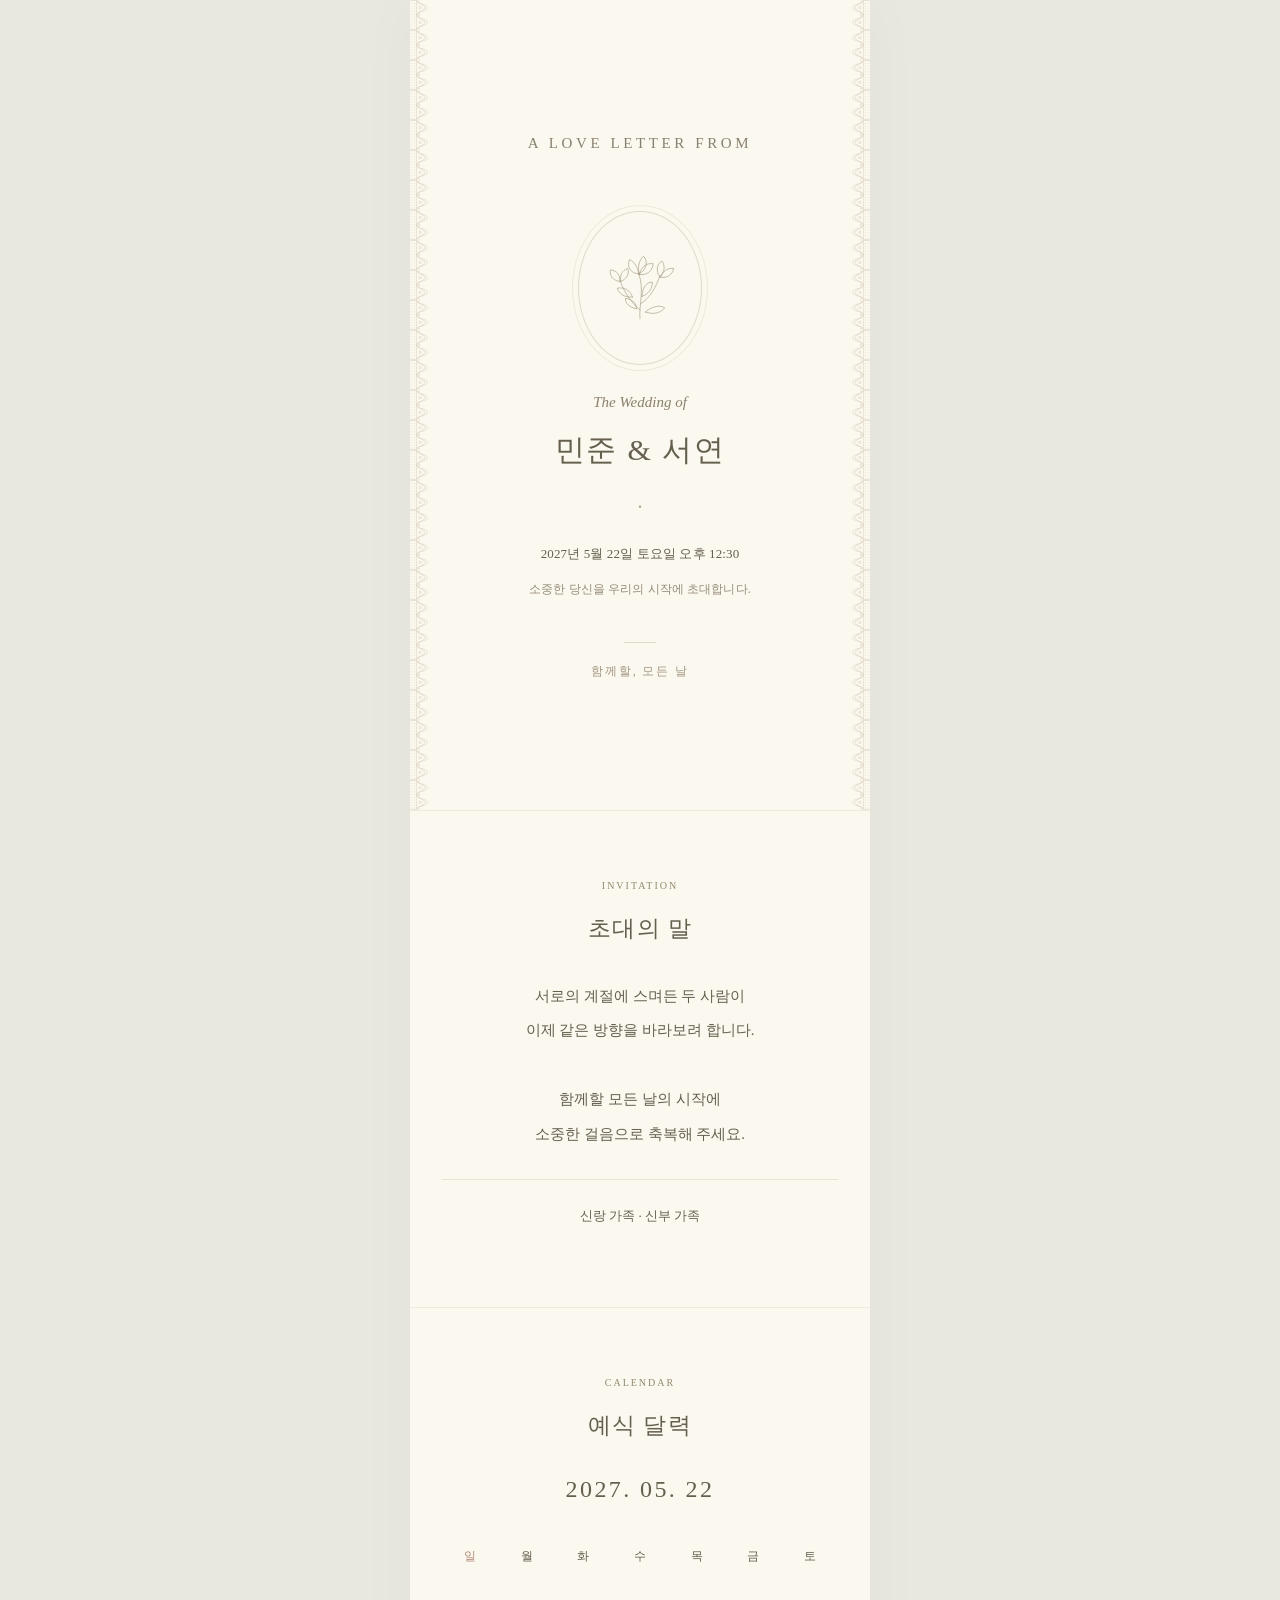
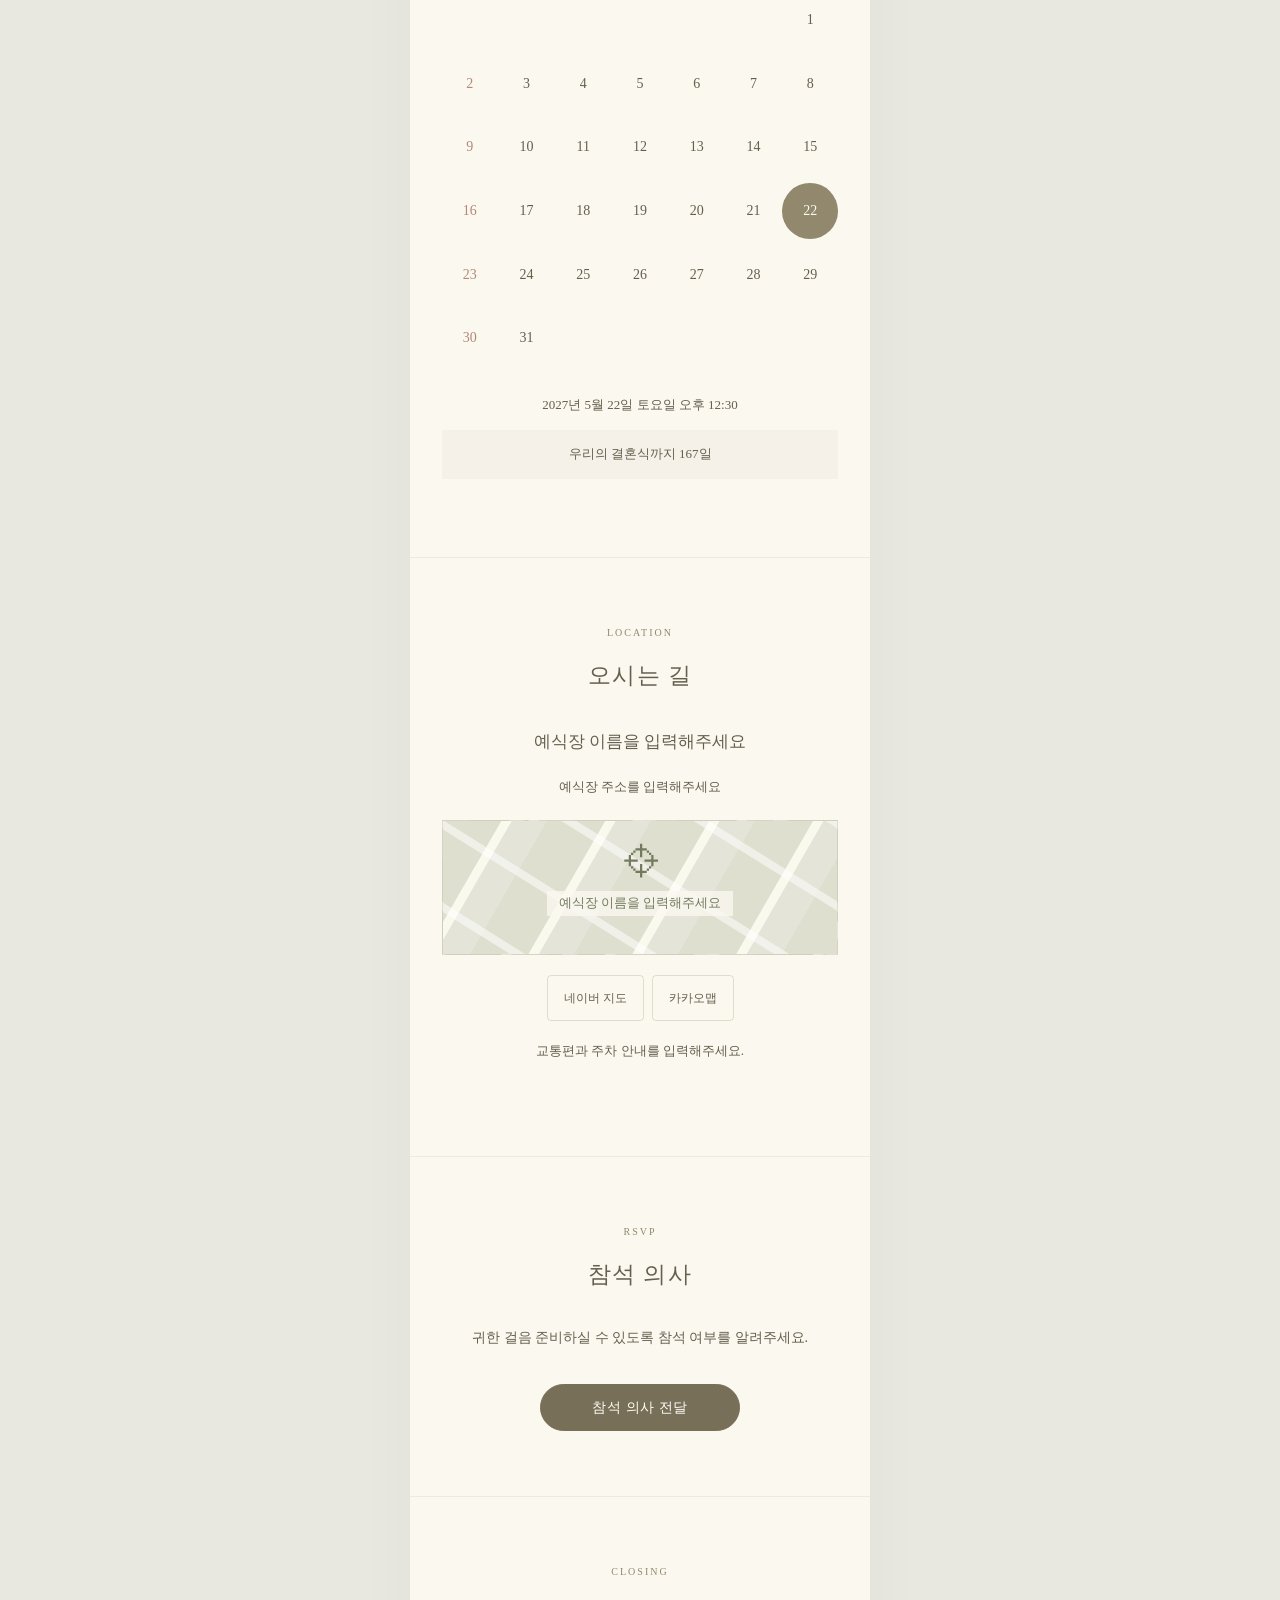
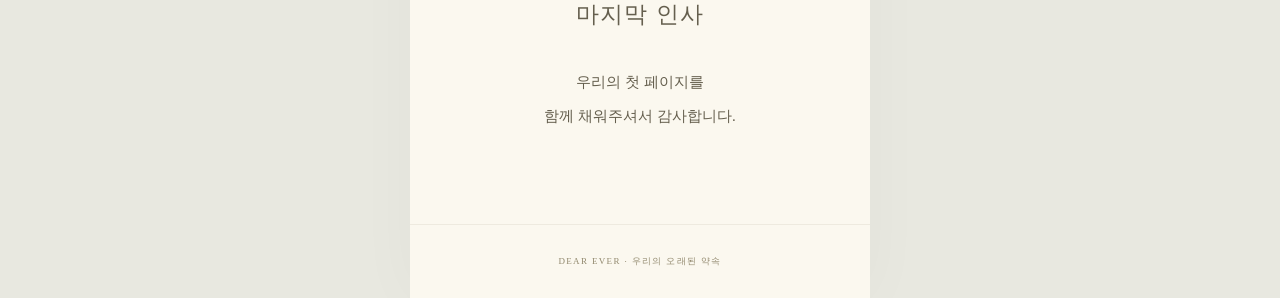
==== index.html @ 420701ed "Build static wedding invitation editor and add user guides" ====
<!doctype html><html lang="ko"><head><meta charset="utf-8"><meta name="viewport" content="width=device-width,initial-scale=1"><meta name="robots" content="noindex,nofollow"><meta name="referrer" content="no-referrer"><meta name="theme-color" content="#fbf8ef"><meta http-equiv="Content-Security-Policy" content="default-src 'self'; script-src 'self' 'sha256-GvolOBzHFVnc4Qf7VbQElnFF0YmFw5Bdr43NJfdqiHE='; style-src 'self' 'sha256-fklXONgtVxG2Ji/TPvV6LUJqwNi5k5yEja8BYAdvOqg='; img-src 'self' data:; connect-src 'self'; frame-src https://www.youtube-nocookie.com https://script.google.com https://*.googleusercontent.com; object-src 'none'; base-uri 'none'; form-action 'self'"><title>소중한 당신을 초대합니다</title><style>:root{font-family:"Apple SD Gothic Neo","Malgun Gothic",sans-serif;color:#41463e;background:#f7f6f2;font-synthesis:none;--green:#465543;--line:#dedfd5;--muted:#777b71}*{box-sizing:border-box}body{margin:0}button,input,select,textarea{font:inherit}button,a,input,textarea,select{-webkit-tap-highlight-color:transparent}button,a{touch-action:manipulation}button{cursor:pointer;background:transparent;border:1px solid var(--line);border-radius:5px;color:inherit;padding:10px 15px;line-height:1.4}button:hover,a.soft-button:hover{background:#eaece3}button:disabled{opacity:.4;cursor:default}a{color:inherit;text-decoration:none}button:focus-visible,a:focus-visible{outline:3px solid #a69b68;outline-offset:3px}input,select,textarea{width:100%;border:1px solid #d8dace;border-radius:4px;background:#fffefa;color:#41463e;padding:13px;margin-top:9px;outline:none;min-height:46px}input:focus,select:focus,textarea:focus{border-color:#6e7c64;box-shadow:0 0 0 2px #6e7c641c}textarea{resize:vertical;line-height:1.8}input[type=checkbox]{width:19px;min-height:19px;margin:0 9px 0 0;accent-color:var(--green)}label{display:block;font-size:14px;line-height:1.8;margin-bottom:23px}h1,h2,h3,p{margin-top:0}h1,h2{font-family:"Iowan Old Style","Baskerville","AppleMyungjo","Batang",serif;font-weight:400}h2{font-size:26px}h3{font-size:16px;font-weight:500}.eyebrow{display:block;font-family:Georgia,serif;letter-spacing:.18em;font-size:12px;color:#7a806f}.primary{background:var(--green);color:#fffdf5;border-color:var(--green);padding:13px 23px}.primary:hover{background:#33422f}.soft-button{display:inline-block;border:1px solid #cfd4c7;background:#f4f4eb;border-radius:4px;padding:11px 16px;font-size:14px;text-align:center}.text-button{border:0;padding:8px 0;text-decoration:underline;text-underline-offset:5px;font-size:14px}.button-row{display:flex;align-items:center;gap:12px;flex-wrap:wrap}.app-header{height:98px;margin:0 4%;border-bottom:1px solid var(--line);display:flex;align-items:center;justify-content:space-between}.brand{font:italic 34px Georgia,serif;letter-spacing:-1.5px}.brand span{font:12px "Apple SD Gothic Neo",sans-serif;letter-spacing:.08em;display:block;margin-top:6px;color:var(--muted)}.header-actions{display:flex;gap:20px;align-items:center;font-size:14px}.header-actions button{border:0}.welcome{max-width:1210px;margin:auto;display:grid;grid-template-columns:1fr 1fr;gap:60px;align-items:center;padding:70px 55px 85px}.intro .eyebrow{margin-bottom:27px}.intro h1{font-size:clamp(30px,3.3vw,47px);line-height:1.6;letter-spacing:-2px;margin-bottom:24px}.intro em{font-style:normal;color:#79826c}.intro>p{color:var(--muted);line-height:2;font-size:15px;margin-bottom:36px}.intro-foot{display:flex;gap:18px;border-top:1px solid var(--line);margin-top:64px;padding-top:22px;font-size:12px;color:#79806f}.sample-wrap{position:relative;padding:24px 40px}.sample-wrap:before{content:"";position:absolute;inset:0;background:repeating-linear-gradient(90deg,#e9e8df 0,#f1f0e8 1px,#f1f0e8 5px);border-radius:48% 48% 3px 3px;transform:rotate(2deg)}.sample-note{position:relative;text-align:center;font:italic 15px Georgia,serif;margin:12px 0 23px;color:#7f826f}.sample{position:relative;border:1px solid #d7d5c8;box-shadow:0 14px 35px #3d3c2d16;transform:rotate(-2deg)}.sample .invite-section{padding:40px 25px 24px;min-height:550px}.sample .invite-footer{display:none}.sample .crest{width:135px;height:162px;margin:24px auto}.sample .section-cover h1{font-size:29px}.sample .seal{margin:24px auto 0}.app-footer{text-align:center;color:#8a8c7e;border-top:1px solid var(--line);padding:28px;font-size:12px;letter-spacing:.14em}.dashboard{max-width:1150px;margin:auto;padding:70px 35px 120px;min-height:75vh}.section-bar{display:flex;align-items:center;justify-content:space-between;margin-bottom:30px;gap:15px}.section-bar h1{margin:14px 0 0;font-size:36px}.invitation-list{display:grid;grid-template-columns:repeat(3,1fr);gap:22px}.invitation-card{padding:30px;border:1px solid var(--line);background:#fffdf8;border-radius:5px}.card-mark{font-size:65px;text-align:center;background:#eeeee3;margin-bottom:28px;padding:30px;color:#7a8066}.invitation-card h2{margin:15px 0 25px}.empty-state{grid-column:1/-1;padding:70px 20px;text-align:center;border:1px dashed var(--line);line-height:2;color:var(--muted)}.workspace{display:grid;grid-template-columns:250px minmax(320px,1fr) minmax(360px,1fr);min-height:calc(100vh - 98px)}.structure-panel{border-right:1px solid var(--line);padding:24px 19px;background:#f1f2eb}.panel-top>.text-button{font-size:12px;margin-bottom:33px;color:var(--muted)}.panel-top h2{margin:13px 0 9px;font-size:24px}.panel-top p{font-size:12px;color:var(--muted);line-height:1.8}.basic-button{text-align:left;width:100%;margin:18px 0 28px;background:#e7eadd;border-color:#dce1d1;font-size:14px}.compact{margin:0 4px 14px}.compact h3{font-size:13px;margin:0}.compact>span{font-size:12px;color:var(--muted)}.section-row{display:flex;align-items:center;border:1px solid transparent;margin:4px 0;border-radius:4px}.section-row.active{background:#fffef9;border-color:#d5d9c9;box-shadow:0 3px 8px #40492f05}.section-select{border:0;display:flex;align-items:center;gap:12px;text-align:left;flex:1;padding:13px 8px;font-size:14px}.section-select small{font-size:10px;color:#94998c}.row-number{font-family:Georgia,serif;color:#969d89;font-size:12px}.row-controls{display:flex;padding-right:4px}.row-controls button{padding:5px 4px;border:0;font-size:13px}.add-button{width:100%;border-style:dashed;margin-top:15px;font-size:13px;color:#758065}.privacy-note{border-top:1px solid var(--line);margin-top:32px;padding:20px 4px;color:#858b79;font-size:12px;line-height:1.9}.form-panel{background:#fffefa;padding:34px clamp(22px,3vw,45px)}.editor-toolbar{padding-bottom:24px;border-bottom:1px solid var(--line);margin-bottom:28px}.editor-toolbar h2{margin:13px 0 12px;font-size:27px}.editor-toolbar #save-status{font-size:12px;color:#858b79}.field-pair{display:grid;grid-template-columns:1fr 1fr;gap:15px}.field-hint{font-size:12px;color:#7a806e;line-height:1.9}.toggle-label{display:flex;align-items:center;margin-bottom:25px}.delete-button{border:0;padding-left:0;color:#977b70;font-size:12px;margin-top:20px}.publish-panel{border-top:1px solid var(--line);margin-top:35px;padding-top:25px}.publish-panel>p{font-family:"AppleMyungjo",serif;font-size:17px}.publish-panel>#responses-open{margin-top:25px}.publish-panel #published-tools{margin-top:25px;font-size:13px}.publish-panel #published-tools .button-row{font-size:12px}.preview-panel{background:repeating-linear-gradient(90deg,#ebece4 0,#f0f0e9 1px,#f0f0e9 6px);padding:28px 25px 40px;display:flex;flex-direction:column;align-items:center}.preview-label{width:100%;display:flex;justify-content:space-between;color:#818774;font-size:11px;letter-spacing:.13em;margin-bottom:25px}.phone{width:100%;max-width:360px;border:7px solid #fafaf5;border-radius:38px;background:#fffdf6;box-shadow:0 14px 45px #3b422523,0 0 0 1px #dadccf;overflow:hidden;position:sticky;top:20px}.phone-top{height:34px;display:flex;align-items:center;justify-content:space-between;padding:0 20px;font-size:10px;background:#f9f8f1}.phone-scroll{height:650px;overflow:auto;scrollbar-width:thin;scrollbar-color:#c9cdbc transparent}.preview-caption{margin-top:23px;color:#8c917f;font-family:"AppleMyungjo",serif;font-size:12px}.upload-thumbs{display:grid;grid-template-columns:repeat(3,1fr);gap:10px}.upload-thumbs img{width:100%;height:80px;object-fit:cover}.upload-thumbs button{width:100%;padding:4px;font-size:12px}.invitation{--paper:#fbf8ef;--ink:#655f4e;--tint:#eeecdf;--accent:#91886d;background:var(--paper);color:var(--ink);font-family:"Iowan Old Style","AppleMyungjo","Batang",serif;text-align:center;line-height:1.9}.theme-butter{--paper:#fff7d9;--tint:#eee3b4;--ink:#75653b;--accent:#a39461}.theme-rose{--paper:#fcf2ef;--tint:#efdfd9;--ink:#785c55;--accent:#b39486}.invite-section{position:relative;padding:55px 26px;background-color:var(--paper);overflow:hidden}.invite-section+.invite-section{border-top:1px solid #91886d20}.invite-section.style-tint{background:var(--tint)}.invite-section.style-frame{border:13px solid transparent;background:linear-gradient(var(--paper),var(--paper)) padding-box,repeating-conic-gradient(from 45deg,var(--accent) 0 25%,transparent 0 50%) 0/8px 8px border-box;outline:1px solid #91886d40;outline-offset:-20px}.invite-section.style-frame:before,.invite-section.style-frame:after{content:"❦";position:absolute;color:var(--accent);opacity:.6;font-size:26px;left:0;right:0;line-height:1;pointer-events:none}.invite-section.style-frame:before{top:12px}.invite-section.style-frame:after{bottom:12px;transform:rotate(180deg)}.invitation h1,.invitation h2{color:var(--ink)}.invitation h2{font-size:23px;margin:12px 0 28px;letter-spacing:.05em}.invitation .eyebrow{font-size:10px;color:var(--accent);letter-spacing:.2em}.section-cover{min-height:640px;display:flex;flex-direction:column;align-items:center;justify-content:center}.crest{width:150px;height:180px;margin:34px auto 20px;border:1px solid var(--accent);outline:1px solid var(--accent);outline-offset:6px;border-radius:50%;display:flex;flex-direction:column;align-items:center;justify-content:center;font:italic 31px Georgia,serif;color:var(--accent);background:radial-gradient(ellipse,#ffffff40,transparent);box-shadow:0 0 0 10px #91886d0b}.flourish{font-size:29px;font-style:normal}.script{font:italic 24px Georgia,serif;color:var(--accent);margin:8px 0}.section-cover h1{font-size:30px;letter-spacing:.09em;margin:14px 0}.section-cover>p:not(.eyebrow):not(.script){font-size:13px;line-height:1.8;margin:9px 0}.ornament{color:var(--accent);font-size:25px}.muted{opacity:.7;font-size:13px;line-height:1.8}.seal{border-radius:48% 52% 46% 54%;width:91px;height:88px;display:flex;align-items:center;justify-content:center;margin:30px auto 0;background:radial-gradient(circle at 40% 30%,#f8f1e3,#d8cdb7);border:5px double #e7ddc9;box-shadow:2px 5px 9px #6b604225,inset 0 0 0 3px #fcf8ec80;font-size:10px;color:#a29479;transform:rotate(-9deg);text-shadow:0 1px #fff9ec}.prose{white-space:pre-line;font-size:15px;line-height:2.3;margin:15px 0 25px}.family{font-size:13px;border-top:1px solid #91886d30;padding-top:24px;margin-top:28px;white-space:pre-line}.calendar-title{font:24px Georgia,serif;letter-spacing:.1em}.calendar{display:grid;grid-template-columns:repeat(7,1fr);gap:8px 1px;margin:26px 0;font-family:Georgia,serif}.calendar span{display:flex;align-items:center;justify-content:center;aspect-ratio:1;font-size:14px}.calendar .week{font-size:12px}.calendar span:nth-child(7n+1){color:#b28878}.calendar .selected-day{border-radius:50%;background:var(--accent);color:var(--paper)}.calendar+p{font-size:13px}.countdown{font-size:13px;background:#91886d0e;padding:12px}.gallery{display:grid;grid-template-columns:repeat(2,1fr);gap:7px}.photo-button{padding:0;border:0;border-radius:0;overflow:hidden;line-height:0}.photo-button img{width:100%;height:180px;object-fit:cover}.photo-placeholder{grid-column:1/-1;display:flex;align-items:center;justify-content:center;min-height:180px;border:1px solid #91886d30;background:linear-gradient(135deg,#91886d10,transparent);font-size:12px;color:var(--accent)}.section-location h3{font-size:17px}.section-location>p{font-size:13px}.map-card{min-height:135px;background:repeating-linear-gradient(32deg,transparent 0 35px,#fff8 36px 43px,transparent 44px 70px),repeating-linear-gradient(120deg,#dedfcf 0 50px,#faf9ee 51px 59px,#e4e4d8 60px 90px);border:1px solid #91886d30;margin:20px 0;color:#737b5f;padding:22px}.map-pin{font-size:36px;line-height:1}.map-card p{font-size:13px;background:#fbf8efcf;display:table;margin:8px auto 0;padding:0 12px}.invitation .button-row{justify-content:center;gap:8px}.invitation .soft-button{font-size:12px;background:transparent;border-color:#91886d40;color:var(--ink)}details{text-align:left;border:1px solid #91886d30;margin:14px 0;padding:13px 15px;border-radius:4px;font-size:14px}summary{cursor:pointer}details p{overflow-wrap:anywhere}.section-contact .soft-button{margin:5px}.section-rsvp>p{font-size:14px}.rsvp-form{text-align:left;margin-top:25px;font-family:"Apple SD Gothic Neo",sans-serif}.rsvp-form select,.rsvp-form>input{margin-bottom:10px}.rsvp-form label{font-size:12px;margin-bottom:15px}.rsvp-form label:has([type=checkbox]){display:flex;align-items:flex-start;line-height:1.8}.rsvp-form input[type=checkbox]{flex:none;margin-top:3px}.rsvp-form button{width:100%}.rsvp-form p{font-size:13px}iframe{width:100%;aspect-ratio:16/9;border:0}.invite-footer{padding:30px 15px;font:9px Georgia,serif;letter-spacing:.15em;color:var(--accent);border-top:1px solid #91886d20}.guest-body{background:#e8e8e0}.guest-body>main{max-width:460px;margin:auto;min-height:100vh;box-shadow:0 0 60px #00000008}.loading{text-align:center;padding:100px 25px;font-size:16px;line-height:2}.guest-body .section-cover{min-height:90svh}.guest-body .invite-section{padding:65px 32px}.guest-body .section-cover h1{font-size:35px}.guest-body .section-cover p{font-size:15px}.lightbox{max-width:95vw;width:auto;background:#242721;color:white;border:0;border-radius:0;padding:12px}.lightbox img{display:block;max-width:85vw;max-height:80svh;object-fit:contain}.lightbox button{color:white;display:block;margin:0 0 10px auto}dialog{border:1px solid #dbdece;border-radius:9px;background:#fffdf7;color:#41463e;padding:42px;width:calc(100% - 32px);max-width:490px;max-height:90svh;overflow:auto;box-shadow:0 25px 80px #0002}dialog::backdrop{background:#353e3480;backdrop-filter:blur(4px)}dialog h2{margin:15px 0;font-size:27px}dialog>p{color:var(--muted);font-size:14px;line-height:1.9}dialog form{margin-top:24px}dialog form .primary{width:100%}.dialog-close{position:absolute;right:12px;top:8px;border:0;font-size:24px;padding:4px 10px}#auth-error{color:#9d6353;font-size:14px;line-height:1.8}.block-picker{display:grid;grid-template-columns:1fr 1fr;gap:10px;margin-top:25px}.block-option{text-align:left;padding:17px 14px;display:flex;align-items:center;gap:12px}.block-option span{color:#929d7c}.block-option strong{font-size:14px;font-weight:400}.response-row{border-top:1px solid var(--line);padding:18px 0;font-size:14px}.response-row p{margin:8px 0}.response-row small{color:var(--muted)}#toast{position:fixed;bottom:28px;left:50%;transform:translateX(-50%);background:#34422f;color:#fff;padding:14px 24px;border-radius:7px;box-shadow:0 8px 30px #0002;font-size:14px;z-index:20;max-width:90%;width:max-content;line-height:1.7}[hidden]{display:none!important}@media(min-width:1500px){.workspace{grid-template-columns:280px minmax(400px,1fr) minmax(450px,1fr)}.form-panel{padding:40px 70px}}@media(max-width:1100px){.workspace{grid-template-columns:210px minmax(300px,1fr) 350px}.structure-panel{padding:20px 12px}.form-panel{padding:28px 22px}.preview-panel{padding:25px 14px}.phone-scroll{height:600px}.welcome{gap:30px;padding:55px 35px}.sample-wrap{padding:24px}.intro-foot{flex-direction:column;gap:12px}}@media(max-width:900px){.workspace{grid-template-columns:200px 1fr}.preview-panel{grid-column:1/-1;padding:30px}.phone{position:static}.phone-scroll{height:650px}.preview-label{max-width:360px}.invitation-list{grid-template-columns:1fr 1fr}}@media(max-width:640px){.app-header{height:80px;margin:0 20px}.brand{font-size:29px}.brand span{font-size:10px}.header-actions{gap:8px}.header-actions #user-name{display:none}.welcome{grid-template-columns:1fr;padding:55px 25px 45px;gap:45px}.intro h1{font-size:35px}.intro>p{font-size:14px}.intro-foot{flex-direction:row;gap:12px;font-size:10px;margin-top:35px}.sample-wrap{max-width:390px;margin:auto;width:100%;padding:20px 30px}.dashboard{padding:45px 20px;min-height:80vh}.section-bar h1{font-size:30px}.section-bar>.primary{font-size:12px;padding:12px}.invitation-list{grid-template-columns:1fr}.workspace{display:flex;flex-direction:column}.structure-panel{padding:20px;border-right:0;border-bottom:1px solid var(--line)}.panel-top>.text-button{margin:0 0 15px}.panel-top .eyebrow,.panel-top p,.privacy-note{display:none}.panel-top h2{margin-top:0}.basic-button{margin:8px 0 18px}.section-row{min-width:180px;flex:none;margin:0}.section-select{padding:11px 6px}#section-list{display:flex;overflow-x:auto;gap:10px;padding:2px 0 12px}.add-button{margin-top:5px}.form-panel{padding:30px 23px}.preview-panel{padding:30px 25px}.phone-scroll{height:620px}dialog{padding:35px 24px}.guest-body .invite-section{padding:55px 28px}.app-footer{font-size:10px}}
@media(prefers-reduced-motion:reduce){*{scroll-behavior:auto!important}}
/* Keep the settings toolbar readable on narrow mobile screens. */
.brand{white-space:nowrap;flex-shrink:0}
@media(max-width:640px){.app-header{height:auto;min-height:100px;flex-wrap:wrap;gap:15px;padding:17px 0}.header-actions{width:100%;display:grid;grid-template-columns:1fr 1fr 1.3fr;gap:8px}.header-actions button{font-size:12px;padding:10px 8px;white-space:nowrap}.brand{font-size:29px}}

/* A quiet, circular loading moment before the invitation opens. */
.invitation-loader{
  min-height:100vh;
  min-height:100svh;
  display:flex;
  flex-direction:column;
  align-items:center;
  justify-content:center;
  gap:28px;
  padding:32px;
  background:#fbf8ef;
  color:#91886d;
}
.loader-ring{position:relative;width:160px;height:160px;display:grid;place-items:center}
.loader-progress{position:absolute;inset:0;width:100%;height:100%;fill:none;stroke-width:1.5}
.loader-track{stroke:#e7e0d0}
.loader-arc{
  stroke:#a29677;
  stroke-linecap:round;
  stroke-dasharray:112 341;
  transform-origin:80px 80px;
  animation:invitation-ring-turn 4.5s linear infinite;
}
.loader-text{
  font:italic 18px Georgia,"Iowan Old Style",serif;
  letter-spacing:.06em;
  animation:invitation-loading-pulse 3.2s ease-in-out infinite;
}
.invitation-loader noscript{max-width:280px;text-align:center;font-size:14px;line-height:1.8}
@keyframes invitation-ring-turn{from{transform:rotate(-90deg)}to{transform:rotate(270deg)}}
@keyframes invitation-loading-pulse{0%,100%{opacity:1}50%{opacity:.3}}
@media(prefers-reduced-motion:reduce){.loader-arc,.loader-text{animation:none}}

/* Fine thread and botanical linework, sized against the mobile invitation. */
.invite-section.style-frame{border:0;outline:0;background:var(--paper);padding-left:36px;padding-right:36px}
.invite-section.style-frame:before,.invite-section.style-frame:after{content:"";top:0;bottom:0;width:22px;height:auto;left:0;right:auto;opacity:.65;background:url('[data-uri]') left top/22px 30px repeat-y;font-size:0;transform:none}
.invite-section.style-frame:after{left:auto;right:0;transform:scaleX(-1)}
.section-cover{gap:0;background:radial-gradient(ellipse at 50% 35%,#fffdf8,var(--paper) 72%)}
.section-cover>.eyebrow{font-size:10px;letter-spacing:.24em;line-height:2;color:#89816f}
.crest{width:124px;height:154px;margin:38px auto 25px;border:1px solid #c6bca780;outline:1px solid #c6bca740;outline-offset:5px;border-radius:50%;box-shadow:none;background:transparent}
.crest img{display:block;width:110px;height:95px;object-fit:contain}
.section-cover .script{font-size:22px;font-weight:400;color:#8c806c;margin:4px 0 13px}
.section-cover h1,.guest-body .section-cover h1{font-size:30px;letter-spacing:.06em;line-height:1.7;font-weight:400;margin:0 0 12px}
.section-cover .ornament{font-size:20px;color:#b2a58a;line-height:1;margin:10px 0 19px}
.section-cover>p:not(.eyebrow):not(.script),.guest-body .section-cover>p:not(.eyebrow):not(.script){font-size:13px;line-height:2;letter-spacing:.01em;margin:5px 0}
.section-cover>.muted{font-size:12px!important;color:#968c79;opacity:1}
.section-cover .seal{width:auto;height:auto;border:0;border-radius:0;background:transparent;box-shadow:none;text-shadow:none;transform:none;font-family:"AppleMyungjo","Batang",serif;font-size:12px;letter-spacing:.15em;color:#a19680;margin:36px auto 0;padding-top:18px;position:relative}
.section-cover .seal:before{content:"";position:absolute;top:0;left:calc(50% - 16px);width:32px;border-top:1px solid #c6bca780}
.invitation-loader{background:radial-gradient(ellipse at 50% 43%,#fffdf8 0,#fbf8ef 68%);color:#91816b}
.loader-ring{width:122px;height:122px}
.loader-progress{stroke-width:1}
.loader-track{stroke:#e8dfd0}
.loader-arc{stroke:#a49378;stroke-dasharray:92 361;animation-duration:5.5s}
.loader-text{font-size:17px;font-weight:400;letter-spacing:.035em;animation-duration:3.8s}
@keyframes invitation-loading-pulse{0%,100%{opacity:.95}50%{opacity:.35}}
.local-preview-tools{position:fixed;bottom:16px;left:50%;transform:translateX(-50%);display:flex;align-items:center;gap:18px;z-index:5;background:#fffdf7ed;border:1px solid #d9d2c2;border-radius:30px;box-shadow:0 4px 20px #60574015;padding:9px 15px;font:12px "Apple SD Gothic Neo",sans-serif;color:#81755f;white-space:nowrap;backdrop-filter:blur(8px)}
.local-preview-tools label{position:relative;cursor:pointer;overflow:hidden;margin:0;font-size:12px;border-left:1px solid #d9d2c2;padding-left:16px;color:#514b40}
.local-preview-tools input{position:absolute;inset:0;width:100%;height:100%;margin:0;padding:0;opacity:0;cursor:pointer}
.local-preview-tools label:focus-within{outline:2px solid #91886d;outline-offset:4px}
.rsvp-open-button{margin-top:18px;min-width:200px;font-family:"Apple SD Gothic Neo",sans-serif;font-size:14px;background:#786f59;border-color:#786f59;border-radius:28px;letter-spacing:.03em}
.rsvp-open-button:hover{background:#655c49}
.rsvp-dialog{padding:38px 26px 26px;max-width:440px;border-radius:16px}
.rsvp-dialog h2{font-size:25px;margin:12px 0 16px}
.rsvp-dialog>p{line-height:1.8;font-size:14px}
.rsvp-local-form label{margin-bottom:16px}
.rsvp-local-form .rsvp-consent{display:flex;align-items:flex-start;font-size:12px;line-height:1.8;margin:22px 0 12px}
.rsvp-consent input{flex:none;margin-top:3px}
.rsvp-local-form .primary{border-radius:25px;background:#786f59;border-color:#786f59}
.rsvp-feedback{font-size:13px;line-height:1.8;color:#75664c;margin:15px 0 0}
.rsvp-dialog .rsvp-embed{display:block;width:100%;height:590px;max-height:65svh;aspect-ratio:auto;border:0;margin-top:15px}
.row-controls .section-remove{color:#97695c;font-size:12px;padding:7px 6px;margin-left:3px;white-space:nowrap}
.row-controls .section-remove:hover{background:#f3e8e1}
@media(max-width:640px){.section-row{min-width:225px}}
.photo-library{border-top:1px solid var(--line);margin-top:28px;padding-top:23px}
.photo-library h3{font-size:15px;margin-bottom:10px}
.upload-thumbs button{line-height:1.6}
@media(max-width:640px){.app-header .header-actions{width:auto;margin-left:auto;grid-template-columns:auto}.app-header .header-actions .primary{min-width:80px;padding:11px 20px;font-size:14px}}
</style></head><body class="guest-body"><main id="invitation"><div class="invitation-loader" role="status" aria-live="polite" aria-busy="true"><div class="loader-ring"><svg class="loader-progress" viewBox="0 0 160 160" aria-hidden="true" focusable="false"><circle class="loader-track" cx="80" cy="80" r="72"/><circle class="loader-arc" cx="80" cy="80" r="72"/></svg><span class="loader-text">Loading...</span></div><noscript>초대장을 열려면 브라우저에서 JavaScript를 허용해주세요.</noscript></div></main><dialog id="unlock-dialog"><span class="eyebrow">A PRIVATE LETTER</span><h2>당신에게 보낸 초대장</h2><p>초대받으신 비밀번호로 편지를 열어주세요.</p><form id="unlock-form"><label>열람 비밀번호<input id="unlock-password" type="password" autocomplete="off" required></label><button id="unlock-submit" class="primary">초대장 열기</button><p id="unlock-status" role="alert"></p></form></dialog><script>(async()=>{
"use strict";
const labels={cover:'표지',invitation:'초대의 말',calendar:'예식 달력',gallery:'사진 갤러리',location:'오시는 길',accounts:'마음 전하실 곳',notice:'안내 사항',rsvp:'참석 의사',video:'식전 영상',contact:'연락처',closing:'마지막 인사'};
const fields={cover:{eyebrow:'상단 문구',subtitle:'하단 문구'},invitation:{heading:'제목',body:'초대 문구',family:'가족 소개'},calendar:{heading:'제목'},gallery:{heading:'제목'},location:{heading:'제목',venue:'예식장 · 홀',address:'주소',transport:'교통 · 주차 안내'},accounts:{heading:'제목',groom:'신랑측 (은행 · 계좌 · 예금주)',bride:'신부측 (은행 · 계좌 · 예금주)'},notice:{heading:'제목',body:'안내 내용'},rsvp:{heading:'제목',body:'안내 문구',endpoint:'Google Sheets 접수 주소 (Apps Script /exec)'},video:{heading:'제목',youtube:'YouTube 영상 ID (11자리)'},contact:{heading:'제목',groom:'신랑 전화번호',bride:'신부 전화번호'},closing:{heading:'제목',body:'감사 인사'}};
function section(type){return {id:crypto.randomUUID(),type,enabled:true,style:type==='cover'?'frame':'paper',data:{heading:labels[type],...(type==='cover'?{eyebrow:'A LOVE LETTER FROM',subtitle:'소중한 당신을 우리의 시작에 초대합니다.'}:{}),...(type==='invitation'?{body:'서로의 계절에 스며든 두 사람이\n이제 같은 방향을 바라보려 합니다.\n\n함께할 모든 날의 시작에\n소중한 걸음으로 축복해 주세요.',family:'신랑 가족 · 신부 가족'}:{}),...(type==='gallery'?{photoIds:[]}:{}),...(type==='location'?{venue:'예식장 이름을 입력해주세요',address:'예식장 주소를 입력해주세요',transport:'교통편과 주차 안내를 입력해주세요.'}:{}),...(type==='rsvp'?{body:'귀한 걸음 준비하실 수 있도록 참석 여부를 알려주세요.'}:{}),...(type==='closing'?{body:'우리의 첫 페이지를\n함께 채워주셔서 감사합니다.'}:{})}};}
function newDocument(){return {title:'우리의 결혼식',partner1:'민준',partner2:'서연',date:'2027-05-22T12:30',theme:'lace',photos:[],sections:['cover','invitation','calendar','gallery','location','accounts','rsvp','closing'].map(section)};}

function addPhoto(doc,src){
 doc.photos||=[];const existing=doc.photos.find(p=>p.src===src);if(existing)return existing.id;
 if(doc.photos.length>=100)throw Error('사진 보관함은 최대 100장까지 보관할 수 있어요.');
 const photo={id:crypto.randomUUID(),src};doc.photos.push(photo);return photo.id;
}
function normalizeDocumentPhotos(doc){
 doc.photos||=[];
 for(const section of doc.sections){
  if(Array.isArray(section.data.images)){
   section.data.photoIds=[...new Set([...(section.data.photoIds||[]),...section.data.images.map(src=>addPhoto(doc,src))])];
   delete section.data.images;
  }
 }
 return doc;
}
function galleryPhotos(doc,section){
 return (section.data.photoIds||[]).map(id=>doc.photos?.find(p=>p.id===id)).filter(Boolean);
}


// The password and derived key never leave this browser and are never stored in JSON.
const encoder=new TextEncoder(),decoder=new TextDecoder();
const b64=bytes=>{let s='';for(let i=0;i<bytes.length;i+=8192)s+=String.fromCharCode(...bytes.subarray(i,i+8192));return btoa(s);};
const unb64=value=>{if(typeof value!=='string'||!/^[A-Za-z0-9+/]*={0,2}$/.test(value))throw Error('올바르지 않은 암호화 파일입니다.');return Uint8Array.from(atob(value),c=>c.charCodeAt(0));};
const aad=encoder.encode('dear-ever:v1');
async function derive(password,salt,usage){const material=await crypto.subtle.importKey('raw',encoder.encode(password),'PBKDF2',false,['deriveKey']);return crypto.subtle.deriveKey({name:'PBKDF2',salt,iterations:600000,hash:'SHA-256'},material,{name:'AES-GCM',length:256},false,[usage]);}
async function encryptDocument(doc,password){if(password.length<12)throw Error('비밀번호는 12자 이상으로 설정해주세요.');const salt=crypto.getRandomValues(new Uint8Array(16)),iv=crypto.getRandomValues(new Uint8Array(12));const key=await derive(password,salt,'encrypt');const ciphertext=await crypto.subtle.encrypt({name:'AES-GCM',iv,additionalData:aad},key,encoder.encode(JSON.stringify(doc)));return {format:'dear-ever',version:1,encrypted:true,algorithm:'AES-256-GCM',kdf:'PBKDF2-SHA256',iterations:600000,salt:b64(salt),iv:b64(iv),ciphertext:b64(new Uint8Array(ciphertext))};}
async function decryptDocument(file,password){if(file.format!=='dear-ever'||file.version!==1||file.algorithm!=='AES-256-GCM'||file.kdf!=='PBKDF2-SHA256'||file.iterations!==600000)throw Error('지원하지 않는 암호화 파일입니다.');const salt=unb64(file.salt),iv=unb64(file.iv);if(salt.length!==16||iv.length!==12)throw Error('손상된 암호화 파일입니다.');try{const key=await derive(password,salt,'decrypt');return JSON.parse(decoder.decode(await crypto.subtle.decrypt({name:'AES-GCM',iv,additionalData:aad},key,unb64(file.ciphertext))));}catch{throw Error('비밀번호가 다르거나 파일이 손상되었습니다.');}}
function publicDocument(doc){return {format:'dear-ever',version:1,encrypted:false,document:doc};}
function validateDocument(doc){
 const types=['cover','invitation','calendar','gallery','location','accounts','notice','rsvp','video','contact','closing'];
 if(!doc||typeof doc!=='object'||typeof doc.title!=='string'||!doc.title.trim()||doc.title.length>80||!['lace','butter','rose'].includes(doc.theme)||typeof doc.date!=='string'||!/^\d{4}-\d{2}-\d{2}T\d{2}:\d{2}$/.test(doc.date)||!Number.isFinite(Date.parse(doc.date+'+09:00'))||!Array.isArray(doc.sections)||doc.sections.length<1||doc.sections.length>30)throw Error('청첩장 파일 형식을 확인해주세요.');
 for(const k of ['partner1','partner2'])if(typeof doc[k]!=='string'||doc[k].length>40)throw Error('이름 형식이 올바르지 않습니다.');
 const imageOk=x=>typeof x==='string'&&x.length<=1500000&&/^data:image\/(jpeg|png|webp);base64,[A-Za-z0-9+/=]+$/.test(x);
 const photoIds=new Set();
 if(doc.photos!==undefined){if(!Array.isArray(doc.photos)||doc.photos.length>100)throw Error('사진 보관함 형식이 올바르지 않습니다.');for(const p of doc.photos){if(!p||typeof p.id!=='string'||!p.id||p.id.length>100||photoIds.has(p.id)||!imageOk(p.src))throw Error('보관된 사진 형식이 올바르지 않습니다.');photoIds.add(p.id);}}
 const ids=new Set();for(const s of doc.sections){if(!s||typeof s.id!=='string'||s.id.length>100||ids.has(s.id)||!types.includes(s.type)||!['paper','tint','frame'].includes(s.style)||typeof s.enabled!=='boolean'||!s.data||typeof s.data!=='object'||Array.isArray(s.data))throw Error('페이지 형식이 올바르지 않습니다.');ids.add(s.id);for(const [k,v]of Object.entries(s.data)){if(k==='photoIds'){if(!Array.isArray(v)||v.length>10||new Set(v).size!==v.length||v.some(id=>!photoIds.has(id)))throw Error('페이지 사진 연결이 올바르지 않습니다.');}else if(k==='images'){if(!Array.isArray(v)||v.length>10||v.some(x=>typeof x!=='string'||x.length>1500000||!/^data:image\/(jpeg|png|webp);base64,[A-Za-z0-9+/=]+$/.test(x)))throw Error('사진 형식이 올바르지 않습니다.');}else if(typeof v!=='string'||v.length>4000)throw Error('입력 내용이 너무 길거나 형식이 다릅니다.');}}
 return normalizeDocumentPhotos(doc);
}
function readPublic(file){if(file.format!=='dear-ever'||file.version!==1||file.encrypted!==false)throw Error('지원하지 않는 JSON 파일입니다.');return validateDocument(file.document);}

// Local editor drafts stay in this browser. Nothing is uploaded by this module.
let draftDatabase;
function openDraftDatabase(){
 if(!draftDatabase)draftDatabase=new Promise((resolve,reject)=>{
  if(typeof indexedDB==='undefined'){reject(Error('이 브라우저에서 자동 저장을 사용할 수 없습니다.'));return;}
  const folder=new URL('.',location.href).pathname;
  const request=indexedDB.open('dear-ever-draft:'+folder,1);
  request.onupgradeneeded=()=>request.result.createObjectStore('drafts');
  request.onsuccess=()=>{const db=request.result;db.onversionchange=()=>db.close();resolve(db);};
  request.onerror=()=>reject(Error('저장 공간에 접근하지 못했습니다. 브라우저 설정을 확인해주세요.'));
  request.onblocked=()=>reject(Error('다른 편집 창을 닫고 다시 열어주세요.'));
 });
 return draftDatabase;
}
async function loadDraft(){
 const db=await openDraftDatabase();return new Promise((resolve,reject)=>{
  const tx=db.transaction('drafts','readonly'),request=tx.objectStore('drafts').get('current');
  request.onsuccess=()=>resolve(request.result||null);request.onerror=()=>reject(request.error);tx.onabort=()=>reject(tx.error||Error('저장된 내용을 불러오지 못했습니다.'));
 });
}
async function saveDraft(document){
 const snapshot=structuredClone(document),db=await openDraftDatabase();return new Promise((resolve,reject)=>{
  const tx=db.transaction('drafts','readwrite');tx.objectStore('drafts').put(snapshot,'current');
  tx.oncomplete=()=>resolve();tx.onabort=tx.onerror=()=>reject(tx.error||Error('자동 저장하지 못했습니다. 저장 공간을 확인해주세요.'));
 });
}
function createDraftSaver(write,onStatus){
 let pending=null,running=null;
 async function drain(){
  while(pending){const value=pending;pending=null;try{await write(value);}catch(error){pending=pending||value;onStatus('error',error);throw error;}}
  onStatus('saved');
 }
 return {
  save(doc){pending=structuredClone(doc);onStatus('saving');if(!running){running=drain().finally(()=>{running=null;});running.catch(()=>{});}return running;},
  async flush(){if(running)await running;if(pending){running=drain().finally(()=>{running=null;});await running;}}
 };
}

function getRsvpEndpoint(value){
 try{const u=new URL(value);if(u.protocol==='https:'&&u.hostname==='script.google.com'&&/^\/macros\/s\/[A-Za-z0-9_-]+\/exec$/.test(u.pathname)&&!u.search&&!u.hash&&!u.username&&!u.password)return u.href;}catch{}
 return null;
}
function openRsvp(data,{preview=false}={}){
 const make=(tag,text,cls)=>{const n=document.createElement(tag);if(text!==undefined)n.textContent=text;if(cls)n.className=cls;return n;};
 const modal=make('dialog',undefined,'rsvp-dialog'),close=make('button','×','dialog-close');close.type='button';close.setAttribute('aria-label','참석 의사 창 닫기');close.onclick=()=>modal.close();
 modal.append(close,make('span','WITH LOVE','eyebrow'),make('h2',data.heading||'참석 의사 전달'),make('p',data.body||'함께해 주실 소중한 걸음을 알려주세요.'));
 const endpoint=getRsvpEndpoint(data.endpoint);
 if(endpoint&&!preview&&location.protocol!=='file:'){
  const frame=make('iframe',undefined,'rsvp-embed');frame.title='참석 의사 입력 및 제출';frame.src=endpoint;frame.referrerPolicy='no-referrer';modal.append(frame);
 }else{
  const form=make('form',undefined,'rsvp-local-form');
  const field=(text,type='text')=>{const label=make('label',text),input=make('input');input.type=type;input.required=true;label.append(input);form.append(label);return input;};
  const name=field('성함');name.maxLength=40;name.autocomplete='name';
  const select=(text,options)=>{const label=make('label',text),input=make('select');for(const [value,title]of options){const option=make('option',title);option.value=value;input.append(option);}label.append(input);form.append(label);return input;};
  select('초대측',[['groom','신랑측'],['bride','신부측']]);
  const attending=select('참석 여부',[['yes','참석합니다'],['no','마음으로 축하합니다']]);
  const guests=field('본인 포함 인원','number');guests.min=1;guests.max=10;guests.value=1;
  const meal=select('식사 여부',[['yes','식사 예정'],['no','식사하지 않음']]);
  attending.onchange=()=>{guests.disabled=meal.disabled=attending.value==='no';};
  const consentLabel=make('label',undefined,'rsvp-consent'),consent=make('input');consent.type='checkbox';consent.required=true;consentLabel.append(consent,make('span','참석 확인을 위해 성함·참석 여부·인원·식사 여부를 초대자에게 제공하는 데 동의합니다.'));form.append(consentLabel);
  const submit=make('button','입력 미리보기 확인','primary');submit.type='submit';const status=make('p',undefined,'rsvp-feedback');status.setAttribute('role','status');
  form.append(make('p',endpoint?'로컬 테스트 화면입니다. 실제 제출은 GitHub Pages에서 이용해주세요.':'입력창 미리보기입니다. 아직 Google Sheets 접수 주소가 연결되지 않았습니다.','field-hint'),submit,status);
  form.onsubmit=e=>{e.preventDefault();status.textContent='입력을 확인했습니다. 테스트 화면이므로 응답은 저장되지 않았습니다.';};modal.append(form);
 }
 modal.addEventListener('close',()=>modal.remove());document.body.append(modal);modal.showModal();
}



const el=(tag,text,cls)=>{const n=document.createElement(tag);if(text!==undefined)n.textContent=text;if(cls)n.className=cls;return n;};
function dateText(value){return new Intl.DateTimeFormat('ko-KR',{year:'numeric',month:'long',day:'numeric',weekday:'long',hour:'numeric',minute:'2-digit',timeZone:'Asia/Seoul'}).format(new Date(value+'+09:00'));}
function renderInvitation(root,doc,{preview=false}={}){
 root.replaceChildren(); root.className='invitation theme-'+doc.theme;
 const date=new Date(doc.date+'+09:00');
 for(const s of doc.sections.filter(s=>s.enabled)){
  const box=el('section',undefined,'invite-section style-'+s.style+' section-'+s.type); const d=s.data;
  const heading=()=>{box.append(el('span',s.type.toUpperCase(),'eyebrow'),el('h2',d.heading||''));};
  if(s.type==='cover'){
   box.append(el('p',d.eyebrow,'eyebrow'));
   const crest=el('div',undefined,'crest');const flower=el('img');flower.src='[data-uri]';flower.alt='';flower.setAttribute('aria-hidden','true');crest.append(flower);box.append(crest,el('p','The Wedding of','script'),el('h1',doc.partner1+' & '+doc.partner2),el('div','·','ornament'),el('p',dateText(doc.date)),el('p',d.subtitle,'muted'),el('div','함께할, 모든 날','seal'));

  } else if(s.type==='invitation'||s.type==='notice'||s.type==='closing'){heading();box.append(el('p',d.body,'prose'));if(d.family)box.append(el('p',d.family,'family'));
  } else if(s.type==='calendar'){
   heading();const [year,month,day]=doc.date.slice(0,10).split('-').map(Number);box.append(el('p',`${year}. ${String(month).padStart(2,'0')}. ${day}`,'calendar-title'));
   const grid=el('div',undefined,'calendar');for(const w of ['일','월','화','수','목','금','토'])grid.append(el('span',w,'week'));for(let i=0;i<new Date(Date.UTC(year,month-1,1)).getUTCDay();i++)grid.append(el('span',''));for(let i=1;i<=new Date(Date.UTC(year,month,0)).getUTCDate();i++)grid.append(el('span',String(i),i===day?'selected-day':''));box.append(grid,el('p',dateText(doc.date)));
   const days=Math.ceil((date-Date.now())/86400000);box.append(el('p',days>0?`우리의 결혼식까지 ${days}일`:(days===0?'오늘, 우리 결혼합니다.':'함께해 주셔서 감사합니다.'),'countdown'));
  } else if(s.type==='gallery'){
   heading();const grid=el('div',undefined,'gallery');for(const {src:url} of galleryPhotos(doc,s)){if(!/^data:image\/(jpeg|png|webp);base64,/.test(url))continue;const b=el('button');b.type='button';b.className='photo-button';const img=el('img');img.src=url;img.alt='우리의 웨딩 사진';img.loading='lazy';b.append(img);b.onclick=()=>{const modal=el('dialog',undefined,'lightbox'),full=img.cloneNode();full.loading='eager';const close=el('button','닫기');close.onclick=()=>modal.close();modal.append(close,full);modal.addEventListener('close',()=>modal.remove());document.body.append(modal);modal.showModal();};grid.append(b);}if(!grid.children.length)grid.append(el('div','두 사람의 순간을 이곳에 담아주세요.','photo-placeholder'));box.append(grid);
  } else if(s.type==='location'){
   heading();box.append(el('h3',d.venue),el('p',d.address));const map=el('div',undefined,'map-card');map.append(el('span','⌖','map-pin'),el('p',d.venue));box.append(map);const links=el('div',undefined,'button-row');for(const [name,base] of [['네이버 지도','https://map.naver.com/p/search/'],['카카오맵','https://map.kakao.com/link/search/']]){const a=el('a',name,'soft-button');a.href=base+encodeURIComponent(d.address||d.venue||'');a.target='_blank';a.rel='noopener noreferrer';links.append(a);}box.append(links,el('p',d.transport,'prose'));
  } else if(s.type==='accounts'){
   heading();box.append(el('p','축하의 마음을 전해주시는 모든 분께 감사드립니다.','muted'));for(const [key,label] of [['groom','신랑측'],['bride','신부측']]){if(!d[key])continue;const details=el('details');details.append(el('summary',label),el('p',d[key]));const copy=el('button','계좌 정보 복사','soft-button');copy.onclick=async()=>{try{await navigator.clipboard.writeText(d[key]);copy.textContent='복사했어요';}catch{copy.textContent='위 계좌 정보를 선택해 복사해주세요';}};details.append(copy);box.append(details);}
  } else if(s.type==='contact'){
   heading();for(const [key,label] of [['groom','신랑에게 연락하기'],['bride','신부에게 연락하기']]){const phone=(d[key]||'').replace(/[^+0-9]/g,'');if(phone){const a=el('a',label,'soft-button');a.href='tel:'+phone;box.append(a);}}
  } else if(s.type==='video'){
   heading();if(/^[A-Za-z0-9_-]{11}$/.test(d.youtube||'')){const frame=el('iframe');frame.src='https://www.youtube-nocookie.com/embed/'+d.youtube;frame.title='식전 영상';frame.loading='lazy';frame.allowFullscreen=true;box.append(frame);}else box.append(el('p','영상이 준비되고 있어요.','muted'));
  } else if(s.type==='rsvp'){
   heading();box.append(el('p',d.body));
   const button=el('button','참석 의사 전달','primary rsvp-open-button');button.type='button';button.onclick=()=>openRsvp(d,{preview});box.append(button);

  }
  root.append(box);
 }
 root.append(el('footer','DEAR EVER · 우리의 오래된 약속','invite-footer'));
}





const root=document.querySelector('#invitation'),dialog=document.querySelector('#unlock-dialog');
function show(doc){document.title=doc.partner1+' & '+doc.partner2+' 결혼합니다';renderInvitation(root,doc);}
function showError(error){root.className='loading';root.textContent=error instanceof SyntaxError?'초대장 JSON 파일 형식을 확인해주세요.':error.name==='TimeoutError'?'초대장 파일 응답이 늦어지고 있습니다. 네트워크 연결을 확인한 뒤 새로고침해주세요.':error instanceof TypeError?'초대장 JSON을 불러오지 못했습니다. 인터넷 연결과 invitation.json 파일 업로드 여부를 확인해주세요.':error.message;}
function openEnvelope(file){
 if(!file?.encrypted){show(readPublic(file));return;}
 root.replaceChildren();document.querySelector('#unlock-status').textContent='';dialog.showModal();
 document.querySelector('#unlock-form').onsubmit=async e=>{
  e.preventDefault();const button=document.querySelector('#unlock-submit');button.disabled=true;document.querySelector('#unlock-status').textContent='편지를 여는 중이에요…';
  try{show(validateDocument(await decryptDocument(file,document.querySelector('#unlock-password').value)));document.querySelector('#unlock-password').value='';dialog.close();}catch(error){document.querySelector('#unlock-status').textContent=error.message;}finally{button.disabled=false;}
 };
}
const embedded=document.querySelector('#invitation-data');
if(embedded?.textContent){
 try{openEnvelope(JSON.parse(embedded.textContent));}catch(error){showError(error);}
}else if(location.protocol==='file:'||new URLSearchParams(location.search).get('preview')==='local'){
 try{const saved=await loadDraft();show(saved?validateDocument(saved):newDocument());}catch{show(newDocument());}
 const toolbar=document.createElement('aside');toolbar.className='local-preview-tools';
 const hint=document.createElement('span');hint.textContent='미리보기';
 const link=document.createElement('a');link.href='./edit.html';link.textContent='편집하기';toolbar.append(hint,link);document.body.append(toolbar);
}else{
 try{
  const id=new URLSearchParams(location.search).get('id');if(id&&!/^[a-zA-Z0-9_-]{1,60}$/.test(id))throw Error('올바르지 않은 초대장 주소입니다.');
  const response=await fetch(id?'./invitations/'+id+'.json':'./invitation.json',{cache:'no-store',signal:AbortSignal.timeout(15000)});if(!response.ok)throw Error('초대장 파일을 찾을 수 없습니다. 초대자에게 링크를 확인해주세요.');const raw=await response.text();if(raw.length>25000000)throw Error('초대장 파일이 너무 큽니다.');openEnvelope(JSON.parse(raw));
 }catch(error){showError(error);}
}

})().catch(error=>{const target=document.querySelector("#invitation")||document.querySelector("#toast");if(target){target.hidden=false;target.textContent="화면을 열지 못했습니다. "+error.message;}});</script></body></html>
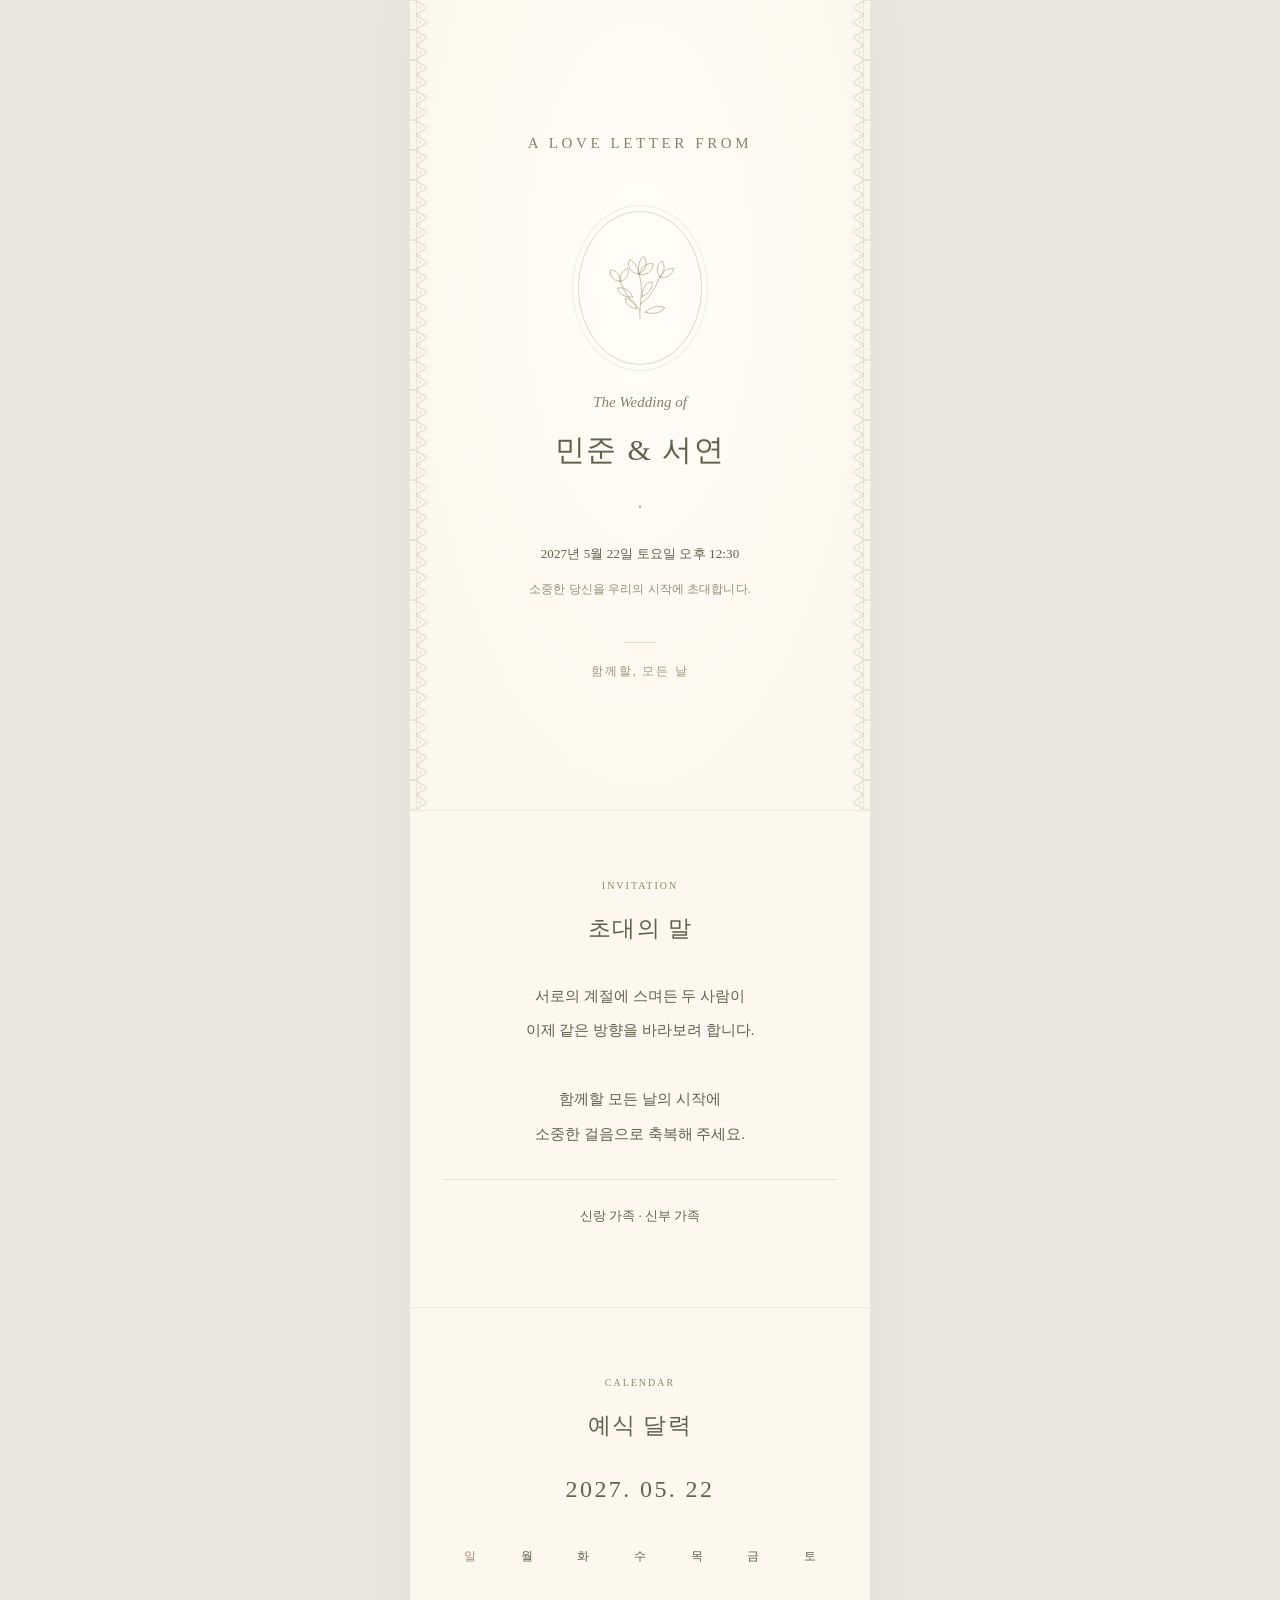
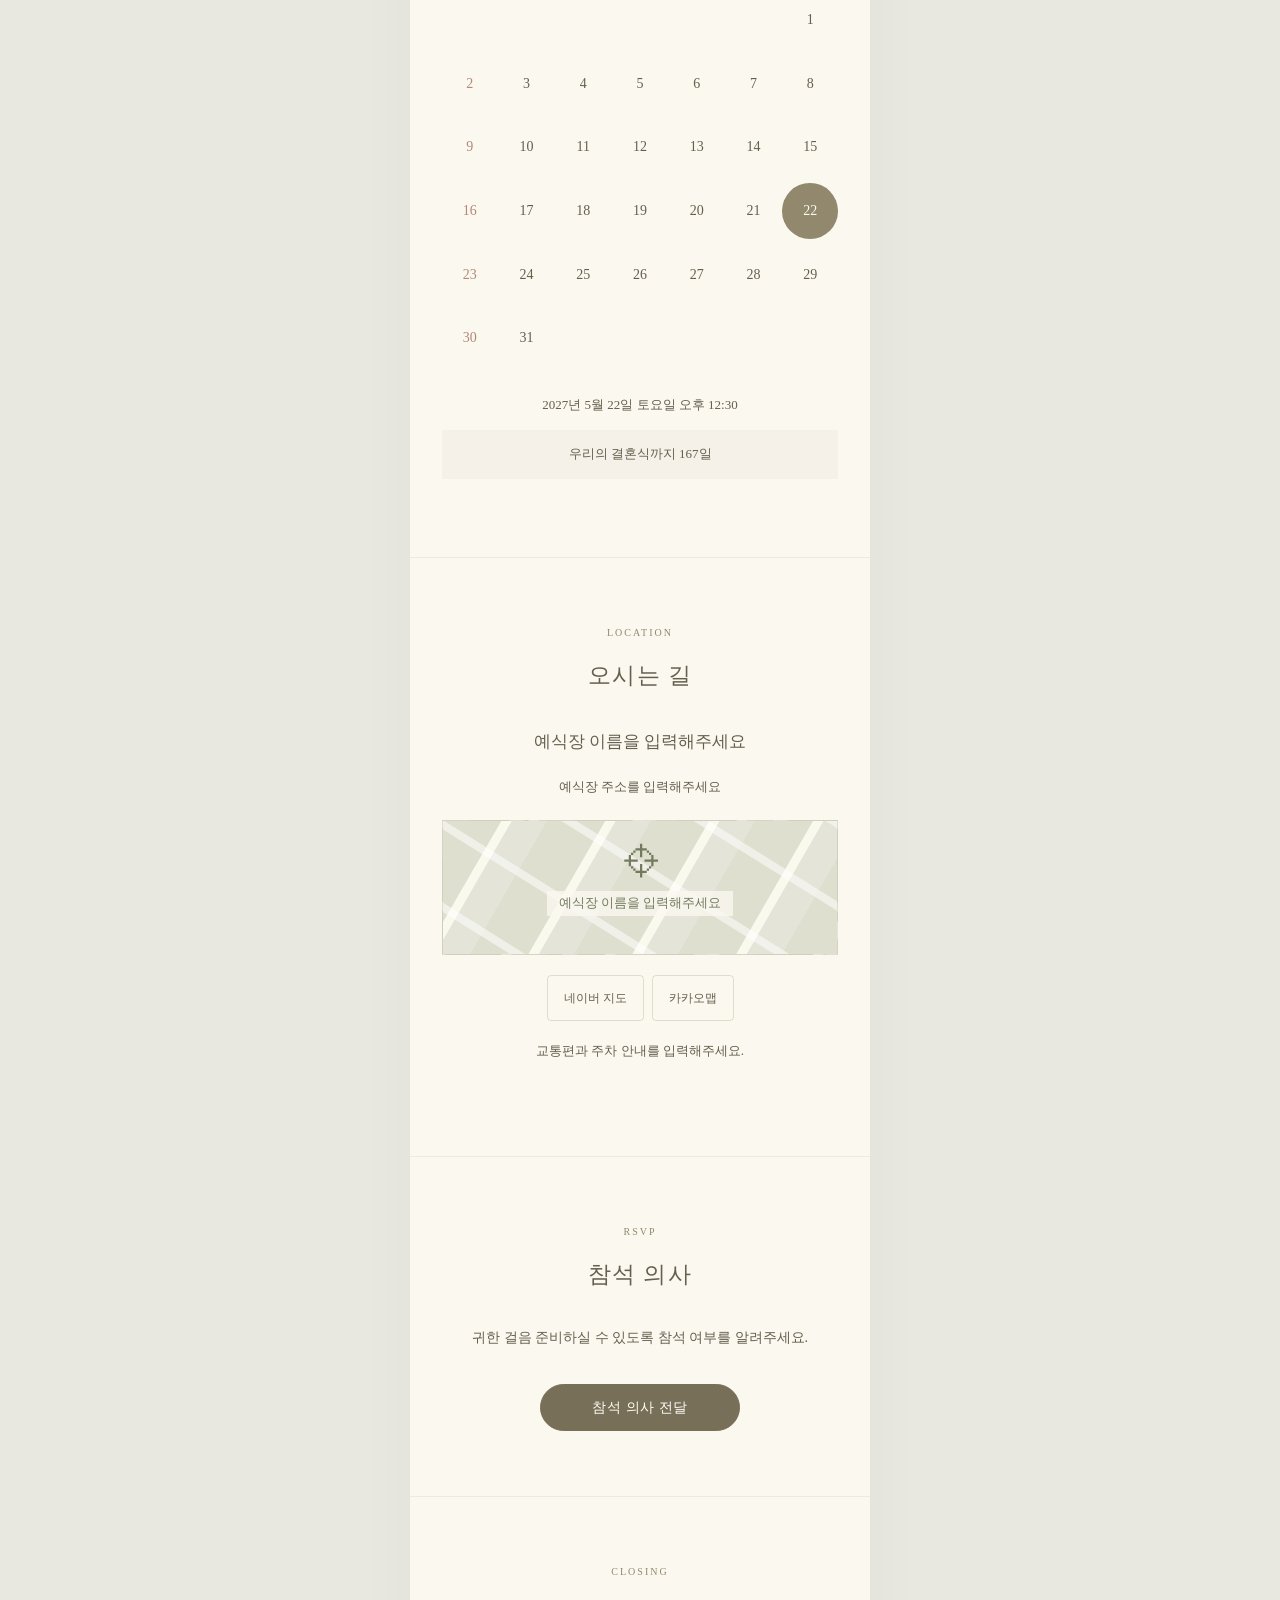
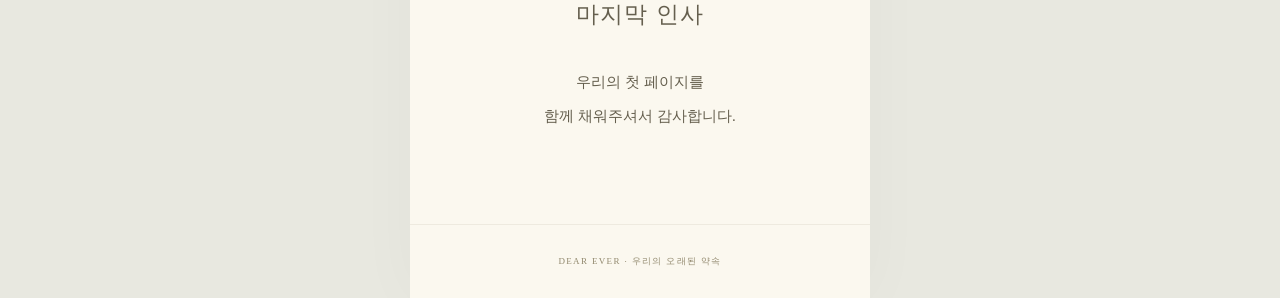
==== commit e4c0d6ab: "Add curated wedding invitation design templates" ====
--- a/index.html
+++ b/index.html
@@ -1,4 +1,4 @@
-<!doctype html><html lang="ko"><head><meta charset="utf-8"><meta name="viewport" content="width=device-width,initial-scale=1"><meta name="robots" content="noindex,nofollow"><meta name="referrer" content="no-referrer"><meta name="theme-color" content="#fbf8ef"><meta http-equiv="Content-Security-Policy" content="default-src 'self'; script-src 'self' 'sha256-GvolOBzHFVnc4Qf7VbQElnFF0YmFw5Bdr43NJfdqiHE='; style-src 'self' 'sha256-fklXONgtVxG2Ji/TPvV6LUJqwNi5k5yEja8BYAdvOqg='; img-src 'self' data:; connect-src 'self'; frame-src https://www.youtube-nocookie.com https://script.google.com https://*.googleusercontent.com; object-src 'none'; base-uri 'none'; form-action 'self'"><title>소중한 당신을 초대합니다</title><style>:root{font-family:"Apple SD Gothic Neo","Malgun Gothic",sans-serif;color:#41463e;background:#f7f6f2;font-synthesis:none;--green:#465543;--line:#dedfd5;--muted:#777b71}*{box-sizing:border-box}body{margin:0}button,input,select,textarea{font:inherit}button,a,input,textarea,select{-webkit-tap-highlight-color:transparent}button,a{touch-action:manipulation}button{cursor:pointer;background:transparent;border:1px solid var(--line);border-radius:5px;color:inherit;padding:10px 15px;line-height:1.4}button:hover,a.soft-button:hover{background:#eaece3}button:disabled{opacity:.4;cursor:default}a{color:inherit;text-decoration:none}button:focus-visible,a:focus-visible{outline:3px solid #a69b68;outline-offset:3px}input,select,textarea{width:100%;border:1px solid #d8dace;border-radius:4px;background:#fffefa;color:#41463e;padding:13px;margin-top:9px;outline:none;min-height:46px}input:focus,select:focus,textarea:focus{border-color:#6e7c64;box-shadow:0 0 0 2px #6e7c641c}textarea{resize:vertical;line-height:1.8}input[type=checkbox]{width:19px;min-height:19px;margin:0 9px 0 0;accent-color:var(--green)}label{display:block;font-size:14px;line-height:1.8;margin-bottom:23px}h1,h2,h3,p{margin-top:0}h1,h2{font-family:"Iowan Old Style","Baskerville","AppleMyungjo","Batang",serif;font-weight:400}h2{font-size:26px}h3{font-size:16px;font-weight:500}.eyebrow{display:block;font-family:Georgia,serif;letter-spacing:.18em;font-size:12px;color:#7a806f}.primary{background:var(--green);color:#fffdf5;border-color:var(--green);padding:13px 23px}.primary:hover{background:#33422f}.soft-button{display:inline-block;border:1px solid #cfd4c7;background:#f4f4eb;border-radius:4px;padding:11px 16px;font-size:14px;text-align:center}.text-button{border:0;padding:8px 0;text-decoration:underline;text-underline-offset:5px;font-size:14px}.button-row{display:flex;align-items:center;gap:12px;flex-wrap:wrap}.app-header{height:98px;margin:0 4%;border-bottom:1px solid var(--line);display:flex;align-items:center;justify-content:space-between}.brand{font:italic 34px Georgia,serif;letter-spacing:-1.5px}.brand span{font:12px "Apple SD Gothic Neo",sans-serif;letter-spacing:.08em;display:block;margin-top:6px;color:var(--muted)}.header-actions{display:flex;gap:20px;align-items:center;font-size:14px}.header-actions button{border:0}.welcome{max-width:1210px;margin:auto;display:grid;grid-template-columns:1fr 1fr;gap:60px;align-items:center;padding:70px 55px 85px}.intro .eyebrow{margin-bottom:27px}.intro h1{font-size:clamp(30px,3.3vw,47px);line-height:1.6;letter-spacing:-2px;margin-bottom:24px}.intro em{font-style:normal;color:#79826c}.intro>p{color:var(--muted);line-height:2;font-size:15px;margin-bottom:36px}.intro-foot{display:flex;gap:18px;border-top:1px solid var(--line);margin-top:64px;padding-top:22px;font-size:12px;color:#79806f}.sample-wrap{position:relative;padding:24px 40px}.sample-wrap:before{content:"";position:absolute;inset:0;background:repeating-linear-gradient(90deg,#e9e8df 0,#f1f0e8 1px,#f1f0e8 5px);border-radius:48% 48% 3px 3px;transform:rotate(2deg)}.sample-note{position:relative;text-align:center;font:italic 15px Georgia,serif;margin:12px 0 23px;color:#7f826f}.sample{position:relative;border:1px solid #d7d5c8;box-shadow:0 14px 35px #3d3c2d16;transform:rotate(-2deg)}.sample .invite-section{padding:40px 25px 24px;min-height:550px}.sample .invite-footer{display:none}.sample .crest{width:135px;height:162px;margin:24px auto}.sample .section-cover h1{font-size:29px}.sample .seal{margin:24px auto 0}.app-footer{text-align:center;color:#8a8c7e;border-top:1px solid var(--line);padding:28px;font-size:12px;letter-spacing:.14em}.dashboard{max-width:1150px;margin:auto;padding:70px 35px 120px;min-height:75vh}.section-bar{display:flex;align-items:center;justify-content:space-between;margin-bottom:30px;gap:15px}.section-bar h1{margin:14px 0 0;font-size:36px}.invitation-list{display:grid;grid-template-columns:repeat(3,1fr);gap:22px}.invitation-card{padding:30px;border:1px solid var(--line);background:#fffdf8;border-radius:5px}.card-mark{font-size:65px;text-align:center;background:#eeeee3;margin-bottom:28px;padding:30px;color:#7a8066}.invitation-card h2{margin:15px 0 25px}.empty-state{grid-column:1/-1;padding:70px 20px;text-align:center;border:1px dashed var(--line);line-height:2;color:var(--muted)}.workspace{display:grid;grid-template-columns:250px minmax(320px,1fr) minmax(360px,1fr);min-height:calc(100vh - 98px)}.structure-panel{border-right:1px solid var(--line);padding:24px 19px;background:#f1f2eb}.panel-top>.text-button{font-size:12px;margin-bottom:33px;color:var(--muted)}.panel-top h2{margin:13px 0 9px;font-size:24px}.panel-top p{font-size:12px;color:var(--muted);line-height:1.8}.basic-button{text-align:left;width:100%;margin:18px 0 28px;background:#e7eadd;border-color:#dce1d1;font-size:14px}.compact{margin:0 4px 14px}.compact h3{font-size:13px;margin:0}.compact>span{font-size:12px;color:var(--muted)}.section-row{display:flex;align-items:center;border:1px solid transparent;margin:4px 0;border-radius:4px}.section-row.active{background:#fffef9;border-color:#d5d9c9;box-shadow:0 3px 8px #40492f05}.section-select{border:0;display:flex;align-items:center;gap:12px;text-align:left;flex:1;padding:13px 8px;font-size:14px}.section-select small{font-size:10px;color:#94998c}.row-number{font-family:Georgia,serif;color:#969d89;font-size:12px}.row-controls{display:flex;padding-right:4px}.row-controls button{padding:5px 4px;border:0;font-size:13px}.add-button{width:100%;border-style:dashed;margin-top:15px;font-size:13px;color:#758065}.privacy-note{border-top:1px solid var(--line);margin-top:32px;padding:20px 4px;color:#858b79;font-size:12px;line-height:1.9}.form-panel{background:#fffefa;padding:34px clamp(22px,3vw,45px)}.editor-toolbar{padding-bottom:24px;border-bottom:1px solid var(--line);margin-bottom:28px}.editor-toolbar h2{margin:13px 0 12px;font-size:27px}.editor-toolbar #save-status{font-size:12px;color:#858b79}.field-pair{display:grid;grid-template-columns:1fr 1fr;gap:15px}.field-hint{font-size:12px;color:#7a806e;line-height:1.9}.toggle-label{display:flex;align-items:center;margin-bottom:25px}.delete-button{border:0;padding-left:0;color:#977b70;font-size:12px;margin-top:20px}.publish-panel{border-top:1px solid var(--line);margin-top:35px;padding-top:25px}.publish-panel>p{font-family:"AppleMyungjo",serif;font-size:17px}.publish-panel>#responses-open{margin-top:25px}.publish-panel #published-tools{margin-top:25px;font-size:13px}.publish-panel #published-tools .button-row{font-size:12px}.preview-panel{background:repeating-linear-gradient(90deg,#ebece4 0,#f0f0e9 1px,#f0f0e9 6px);padding:28px 25px 40px;display:flex;flex-direction:column;align-items:center}.preview-label{width:100%;display:flex;justify-content:space-between;color:#818774;font-size:11px;letter-spacing:.13em;margin-bottom:25px}.phone{width:100%;max-width:360px;border:7px solid #fafaf5;border-radius:38px;background:#fffdf6;box-shadow:0 14px 45px #3b422523,0 0 0 1px #dadccf;overflow:hidden;position:sticky;top:20px}.phone-top{height:34px;display:flex;align-items:center;justify-content:space-between;padding:0 20px;font-size:10px;background:#f9f8f1}.phone-scroll{height:650px;overflow:auto;scrollbar-width:thin;scrollbar-color:#c9cdbc transparent}.preview-caption{margin-top:23px;color:#8c917f;font-family:"AppleMyungjo",serif;font-size:12px}.upload-thumbs{display:grid;grid-template-columns:repeat(3,1fr);gap:10px}.upload-thumbs img{width:100%;height:80px;object-fit:cover}.upload-thumbs button{width:100%;padding:4px;font-size:12px}.invitation{--paper:#fbf8ef;--ink:#655f4e;--tint:#eeecdf;--accent:#91886d;background:var(--paper);color:var(--ink);font-family:"Iowan Old Style","AppleMyungjo","Batang",serif;text-align:center;line-height:1.9}.theme-butter{--paper:#fff7d9;--tint:#eee3b4;--ink:#75653b;--accent:#a39461}.theme-rose{--paper:#fcf2ef;--tint:#efdfd9;--ink:#785c55;--accent:#b39486}.invite-section{position:relative;padding:55px 26px;background-color:var(--paper);overflow:hidden}.invite-section+.invite-section{border-top:1px solid #91886d20}.invite-section.style-tint{background:var(--tint)}.invite-section.style-frame{border:13px solid transparent;background:linear-gradient(var(--paper),var(--paper)) padding-box,repeating-conic-gradient(from 45deg,var(--accent) 0 25%,transparent 0 50%) 0/8px 8px border-box;outline:1px solid #91886d40;outline-offset:-20px}.invite-section.style-frame:before,.invite-section.style-frame:after{content:"❦";position:absolute;color:var(--accent);opacity:.6;font-size:26px;left:0;right:0;line-height:1;pointer-events:none}.invite-section.style-frame:before{top:12px}.invite-section.style-frame:after{bottom:12px;transform:rotate(180deg)}.invitation h1,.invitation h2{color:var(--ink)}.invitation h2{font-size:23px;margin:12px 0 28px;letter-spacing:.05em}.invitation .eyebrow{font-size:10px;color:var(--accent);letter-spacing:.2em}.section-cover{min-height:640px;display:flex;flex-direction:column;align-items:center;justify-content:center}.crest{width:150px;height:180px;margin:34px auto 20px;border:1px solid var(--accent);outline:1px solid var(--accent);outline-offset:6px;border-radius:50%;display:flex;flex-direction:column;align-items:center;justify-content:center;font:italic 31px Georgia,serif;color:var(--accent);background:radial-gradient(ellipse,#ffffff40,transparent);box-shadow:0 0 0 10px #91886d0b}.flourish{font-size:29px;font-style:normal}.script{font:italic 24px Georgia,serif;color:var(--accent);margin:8px 0}.section-cover h1{font-size:30px;letter-spacing:.09em;margin:14px 0}.section-cover>p:not(.eyebrow):not(.script){font-size:13px;line-height:1.8;margin:9px 0}.ornament{color:var(--accent);font-size:25px}.muted{opacity:.7;font-size:13px;line-height:1.8}.seal{border-radius:48% 52% 46% 54%;width:91px;height:88px;display:flex;align-items:center;justify-content:center;margin:30px auto 0;background:radial-gradient(circle at 40% 30%,#f8f1e3,#d8cdb7);border:5px double #e7ddc9;box-shadow:2px 5px 9px #6b604225,inset 0 0 0 3px #fcf8ec80;font-size:10px;color:#a29479;transform:rotate(-9deg);text-shadow:0 1px #fff9ec}.prose{white-space:pre-line;font-size:15px;line-height:2.3;margin:15px 0 25px}.family{font-size:13px;border-top:1px solid #91886d30;padding-top:24px;margin-top:28px;white-space:pre-line}.calendar-title{font:24px Georgia,serif;letter-spacing:.1em}.calendar{display:grid;grid-template-columns:repeat(7,1fr);gap:8px 1px;margin:26px 0;font-family:Georgia,serif}.calendar span{display:flex;align-items:center;justify-content:center;aspect-ratio:1;font-size:14px}.calendar .week{font-size:12px}.calendar span:nth-child(7n+1){color:#b28878}.calendar .selected-day{border-radius:50%;background:var(--accent);color:var(--paper)}.calendar+p{font-size:13px}.countdown{font-size:13px;background:#91886d0e;padding:12px}.gallery{display:grid;grid-template-columns:repeat(2,1fr);gap:7px}.photo-button{padding:0;border:0;border-radius:0;overflow:hidden;line-height:0}.photo-button img{width:100%;height:180px;object-fit:cover}.photo-placeholder{grid-column:1/-1;display:flex;align-items:center;justify-content:center;min-height:180px;border:1px solid #91886d30;background:linear-gradient(135deg,#91886d10,transparent);font-size:12px;color:var(--accent)}.section-location h3{font-size:17px}.section-location>p{font-size:13px}.map-card{min-height:135px;background:repeating-linear-gradient(32deg,transparent 0 35px,#fff8 36px 43px,transparent 44px 70px),repeating-linear-gradient(120deg,#dedfcf 0 50px,#faf9ee 51px 59px,#e4e4d8 60px 90px);border:1px solid #91886d30;margin:20px 0;color:#737b5f;padding:22px}.map-pin{font-size:36px;line-height:1}.map-card p{font-size:13px;background:#fbf8efcf;display:table;margin:8px auto 0;padding:0 12px}.invitation .button-row{justify-content:center;gap:8px}.invitation .soft-button{font-size:12px;background:transparent;border-color:#91886d40;color:var(--ink)}details{text-align:left;border:1px solid #91886d30;margin:14px 0;padding:13px 15px;border-radius:4px;font-size:14px}summary{cursor:pointer}details p{overflow-wrap:anywhere}.section-contact .soft-button{margin:5px}.section-rsvp>p{font-size:14px}.rsvp-form{text-align:left;margin-top:25px;font-family:"Apple SD Gothic Neo",sans-serif}.rsvp-form select,.rsvp-form>input{margin-bottom:10px}.rsvp-form label{font-size:12px;margin-bottom:15px}.rsvp-form label:has([type=checkbox]){display:flex;align-items:flex-start;line-height:1.8}.rsvp-form input[type=checkbox]{flex:none;margin-top:3px}.rsvp-form button{width:100%}.rsvp-form p{font-size:13px}iframe{width:100%;aspect-ratio:16/9;border:0}.invite-footer{padding:30px 15px;font:9px Georgia,serif;letter-spacing:.15em;color:var(--accent);border-top:1px solid #91886d20}.guest-body{background:#e8e8e0}.guest-body>main{max-width:460px;margin:auto;min-height:100vh;box-shadow:0 0 60px #00000008}.loading{text-align:center;padding:100px 25px;font-size:16px;line-height:2}.guest-body .section-cover{min-height:90svh}.guest-body .invite-section{padding:65px 32px}.guest-body .section-cover h1{font-size:35px}.guest-body .section-cover p{font-size:15px}.lightbox{max-width:95vw;width:auto;background:#242721;color:white;border:0;border-radius:0;padding:12px}.lightbox img{display:block;max-width:85vw;max-height:80svh;object-fit:contain}.lightbox button{color:white;display:block;margin:0 0 10px auto}dialog{border:1px solid #dbdece;border-radius:9px;background:#fffdf7;color:#41463e;padding:42px;width:calc(100% - 32px);max-width:490px;max-height:90svh;overflow:auto;box-shadow:0 25px 80px #0002}dialog::backdrop{background:#353e3480;backdrop-filter:blur(4px)}dialog h2{margin:15px 0;font-size:27px}dialog>p{color:var(--muted);font-size:14px;line-height:1.9}dialog form{margin-top:24px}dialog form .primary{width:100%}.dialog-close{position:absolute;right:12px;top:8px;border:0;font-size:24px;padding:4px 10px}#auth-error{color:#9d6353;font-size:14px;line-height:1.8}.block-picker{display:grid;grid-template-columns:1fr 1fr;gap:10px;margin-top:25px}.block-option{text-align:left;padding:17px 14px;display:flex;align-items:center;gap:12px}.block-option span{color:#929d7c}.block-option strong{font-size:14px;font-weight:400}.response-row{border-top:1px solid var(--line);padding:18px 0;font-size:14px}.response-row p{margin:8px 0}.response-row small{color:var(--muted)}#toast{position:fixed;bottom:28px;left:50%;transform:translateX(-50%);background:#34422f;color:#fff;padding:14px 24px;border-radius:7px;box-shadow:0 8px 30px #0002;font-size:14px;z-index:20;max-width:90%;width:max-content;line-height:1.7}[hidden]{display:none!important}@media(min-width:1500px){.workspace{grid-template-columns:280px minmax(400px,1fr) minmax(450px,1fr)}.form-panel{padding:40px 70px}}@media(max-width:1100px){.workspace{grid-template-columns:210px minmax(300px,1fr) 350px}.structure-panel{padding:20px 12px}.form-panel{padding:28px 22px}.preview-panel{padding:25px 14px}.phone-scroll{height:600px}.welcome{gap:30px;padding:55px 35px}.sample-wrap{padding:24px}.intro-foot{flex-direction:column;gap:12px}}@media(max-width:900px){.workspace{grid-template-columns:200px 1fr}.preview-panel{grid-column:1/-1;padding:30px}.phone{position:static}.phone-scroll{height:650px}.preview-label{max-width:360px}.invitation-list{grid-template-columns:1fr 1fr}}@media(max-width:640px){.app-header{height:80px;margin:0 20px}.brand{font-size:29px}.brand span{font-size:10px}.header-actions{gap:8px}.header-actions #user-name{display:none}.welcome{grid-template-columns:1fr;padding:55px 25px 45px;gap:45px}.intro h1{font-size:35px}.intro>p{font-size:14px}.intro-foot{flex-direction:row;gap:12px;font-size:10px;margin-top:35px}.sample-wrap{max-width:390px;margin:auto;width:100%;padding:20px 30px}.dashboard{padding:45px 20px;min-height:80vh}.section-bar h1{font-size:30px}.section-bar>.primary{font-size:12px;padding:12px}.invitation-list{grid-template-columns:1fr}.workspace{display:flex;flex-direction:column}.structure-panel{padding:20px;border-right:0;border-bottom:1px solid var(--line)}.panel-top>.text-button{margin:0 0 15px}.panel-top .eyebrow,.panel-top p,.privacy-note{display:none}.panel-top h2{margin-top:0}.basic-button{margin:8px 0 18px}.section-row{min-width:180px;flex:none;margin:0}.section-select{padding:11px 6px}#section-list{display:flex;overflow-x:auto;gap:10px;padding:2px 0 12px}.add-button{margin-top:5px}.form-panel{padding:30px 23px}.preview-panel{padding:30px 25px}.phone-scroll{height:620px}dialog{padding:35px 24px}.guest-body .invite-section{padding:55px 28px}.app-footer{font-size:10px}}
+<!doctype html><html lang="ko"><head><meta charset="utf-8"><meta name="viewport" content="width=device-width,initial-scale=1"><meta name="robots" content="noindex,nofollow"><meta name="referrer" content="no-referrer"><meta name="theme-color" content="#fbf8ef"><meta http-equiv="Content-Security-Policy" content="default-src 'self'; script-src 'self' 'sha256-x/EDKF17f+eRYLRHVjGOKH3eHmFc6VSrVLssHuqJG+8='; style-src 'self' 'sha256-j2ZzaLNjehmA9NI8H657OjoMkmWNZz7yTxOC/TzUadI='; img-src 'self' data:; connect-src 'self'; frame-src https://www.youtube-nocookie.com https://script.google.com https://*.googleusercontent.com; object-src 'none'; base-uri 'none'; form-action 'self'"><title>소중한 당신을 초대합니다</title><style>:root{font-family:"Apple SD Gothic Neo","Malgun Gothic",sans-serif;color:#41463e;background:#f7f6f2;font-synthesis:none;--green:#465543;--line:#dedfd5;--muted:#777b71}*{box-sizing:border-box}body{margin:0}button,input,select,textarea{font:inherit}button,a,input,textarea,select{-webkit-tap-highlight-color:transparent}button,a{touch-action:manipulation}button{cursor:pointer;background:transparent;border:1px solid var(--line);border-radius:5px;color:inherit;padding:10px 15px;line-height:1.4}button:hover,a.soft-button:hover{background:#eaece3}button:disabled{opacity:.4;cursor:default}a{color:inherit;text-decoration:none}button:focus-visible,a:focus-visible{outline:3px solid #a69b68;outline-offset:3px}input,select,textarea{width:100%;border:1px solid #d8dace;border-radius:4px;background:#fffefa;color:#41463e;padding:13px;margin-top:9px;outline:none;min-height:46px}input:focus,select:focus,textarea:focus{border-color:#6e7c64;box-shadow:0 0 0 2px #6e7c641c}textarea{resize:vertical;line-height:1.8}input[type=checkbox]{width:19px;min-height:19px;margin:0 9px 0 0;accent-color:var(--green)}label{display:block;font-size:14px;line-height:1.8;margin-bottom:23px}h1,h2,h3,p{margin-top:0}h1,h2{font-family:"Iowan Old Style","Baskerville","AppleMyungjo","Batang",serif;font-weight:400}h2{font-size:26px}h3{font-size:16px;font-weight:500}.eyebrow{display:block;font-family:Georgia,serif;letter-spacing:.18em;font-size:12px;color:#7a806f}.primary{background:var(--green);color:#fffdf5;border-color:var(--green);padding:13px 23px}.primary:hover{background:#33422f}.soft-button{display:inline-block;border:1px solid #cfd4c7;background:#f4f4eb;border-radius:4px;padding:11px 16px;font-size:14px;text-align:center}.text-button{border:0;padding:8px 0;text-decoration:underline;text-underline-offset:5px;font-size:14px}.button-row{display:flex;align-items:center;gap:12px;flex-wrap:wrap}.app-header{height:98px;margin:0 4%;border-bottom:1px solid var(--line);display:flex;align-items:center;justify-content:space-between}.brand{font:italic 34px Georgia,serif;letter-spacing:-1.5px}.brand span{font:12px "Apple SD Gothic Neo",sans-serif;letter-spacing:.08em;display:block;margin-top:6px;color:var(--muted)}.header-actions{display:flex;gap:20px;align-items:center;font-size:14px}.header-actions button{border:0}.welcome{max-width:1210px;margin:auto;display:grid;grid-template-columns:1fr 1fr;gap:60px;align-items:center;padding:70px 55px 85px}.intro .eyebrow{margin-bottom:27px}.intro h1{font-size:clamp(30px,3.3vw,47px);line-height:1.6;letter-spacing:-2px;margin-bottom:24px}.intro em{font-style:normal;color:#79826c}.intro>p{color:var(--muted);line-height:2;font-size:15px;margin-bottom:36px}.intro-foot{display:flex;gap:18px;border-top:1px solid var(--line);margin-top:64px;padding-top:22px;font-size:12px;color:#79806f}.sample-wrap{position:relative;padding:24px 40px}.sample-wrap:before{content:"";position:absolute;inset:0;background:repeating-linear-gradient(90deg,#e9e8df 0,#f1f0e8 1px,#f1f0e8 5px);border-radius:48% 48% 3px 3px;transform:rotate(2deg)}.sample-note{position:relative;text-align:center;font:italic 15px Georgia,serif;margin:12px 0 23px;color:#7f826f}.sample{position:relative;border:1px solid #d7d5c8;box-shadow:0 14px 35px #3d3c2d16;transform:rotate(-2deg)}.sample .invite-section{padding:40px 25px 24px;min-height:550px}.sample .invite-footer{display:none}.sample .crest{width:135px;height:162px;margin:24px auto}.sample .section-cover h1{font-size:29px}.sample .seal{margin:24px auto 0}.app-footer{text-align:center;color:#8a8c7e;border-top:1px solid var(--line);padding:28px;font-size:12px;letter-spacing:.14em}.dashboard{max-width:1150px;margin:auto;padding:70px 35px 120px;min-height:75vh}.section-bar{display:flex;align-items:center;justify-content:space-between;margin-bottom:30px;gap:15px}.section-bar h1{margin:14px 0 0;font-size:36px}.invitation-list{display:grid;grid-template-columns:repeat(3,1fr);gap:22px}.invitation-card{padding:30px;border:1px solid var(--line);background:#fffdf8;border-radius:5px}.card-mark{font-size:65px;text-align:center;background:#eeeee3;margin-bottom:28px;padding:30px;color:#7a8066}.invitation-card h2{margin:15px 0 25px}.empty-state{grid-column:1/-1;padding:70px 20px;text-align:center;border:1px dashed var(--line);line-height:2;color:var(--muted)}.workspace{display:grid;grid-template-columns:250px minmax(320px,1fr) minmax(360px,1fr);min-height:calc(100vh - 98px)}.structure-panel{border-right:1px solid var(--line);padding:24px 19px;background:#f1f2eb}.panel-top>.text-button{font-size:12px;margin-bottom:33px;color:var(--muted)}.panel-top h2{margin:13px 0 9px;font-size:24px}.panel-top p{font-size:12px;color:var(--muted);line-height:1.8}.basic-button{text-align:left;width:100%;margin:18px 0 28px;background:#e7eadd;border-color:#dce1d1;font-size:14px}.compact{margin:0 4px 14px}.compact h3{font-size:13px;margin:0}.compact>span{font-size:12px;color:var(--muted)}.section-row{display:flex;align-items:center;border:1px solid transparent;margin:4px 0;border-radius:4px}.section-row.active{background:#fffef9;border-color:#d5d9c9;box-shadow:0 3px 8px #40492f05}.section-select{border:0;display:flex;align-items:center;gap:12px;text-align:left;flex:1;padding:13px 8px;font-size:14px}.section-select small{font-size:10px;color:#94998c}.row-number{font-family:Georgia,serif;color:#969d89;font-size:12px}.row-controls{display:flex;padding-right:4px}.row-controls button{padding:5px 4px;border:0;font-size:13px}.add-button{width:100%;border-style:dashed;margin-top:15px;font-size:13px;color:#758065}.privacy-note{border-top:1px solid var(--line);margin-top:32px;padding:20px 4px;color:#858b79;font-size:12px;line-height:1.9}.form-panel{background:#fffefa;padding:34px clamp(22px,3vw,45px)}.editor-toolbar{padding-bottom:24px;border-bottom:1px solid var(--line);margin-bottom:28px}.editor-toolbar h2{margin:13px 0 12px;font-size:27px}.editor-toolbar #save-status{font-size:12px;color:#858b79}.field-pair{display:grid;grid-template-columns:1fr 1fr;gap:15px}.field-hint{font-size:12px;color:#7a806e;line-height:1.9}.toggle-label{display:flex;align-items:center;margin-bottom:25px}.delete-button{border:0;padding-left:0;color:#977b70;font-size:12px;margin-top:20px}.publish-panel{border-top:1px solid var(--line);margin-top:35px;padding-top:25px}.publish-panel>p{font-family:"AppleMyungjo",serif;font-size:17px}.publish-panel>#responses-open{margin-top:25px}.publish-panel #published-tools{margin-top:25px;font-size:13px}.publish-panel #published-tools .button-row{font-size:12px}.preview-panel{background:repeating-linear-gradient(90deg,#ebece4 0,#f0f0e9 1px,#f0f0e9 6px);padding:28px 25px 40px;display:flex;flex-direction:column;align-items:center}.preview-label{width:100%;display:flex;justify-content:space-between;color:#818774;font-size:11px;letter-spacing:.13em;margin-bottom:25px}.phone{width:100%;max-width:360px;border:7px solid #fafaf5;border-radius:38px;background:#fffdf6;box-shadow:0 14px 45px #3b422523,0 0 0 1px #dadccf;overflow:hidden;position:sticky;top:20px}.phone-top{height:34px;display:flex;align-items:center;justify-content:space-between;padding:0 20px;font-size:10px;background:#f9f8f1}.phone-scroll{height:650px;overflow:auto;scrollbar-width:thin;scrollbar-color:#c9cdbc transparent}.preview-caption{margin-top:23px;color:#8c917f;font-family:"AppleMyungjo",serif;font-size:12px}.upload-thumbs{display:grid;grid-template-columns:repeat(3,1fr);gap:10px}.upload-thumbs img{width:100%;height:80px;object-fit:cover}.upload-thumbs button{width:100%;padding:4px;font-size:12px}.invitation{--paper:#fbf8ef;--ink:#655f4e;--tint:#eeecdf;--accent:#91886d;background:var(--paper);color:var(--ink);font-family:"Iowan Old Style","AppleMyungjo","Batang",serif;text-align:center;line-height:1.9}.theme-butter{--paper:#fff7d9;--tint:#eee3b4;--ink:#75653b;--accent:#a39461}.theme-rose{--paper:#fcf2ef;--tint:#efdfd9;--ink:#785c55;--accent:#b39486}.invite-section{position:relative;padding:55px 26px;background-color:var(--paper);overflow:hidden}.invite-section+.invite-section{border-top:1px solid #91886d20}.invite-section.style-tint{background:var(--tint)}.invite-section.style-frame{border:13px solid transparent;background:linear-gradient(var(--paper),var(--paper)) padding-box,repeating-conic-gradient(from 45deg,var(--accent) 0 25%,transparent 0 50%) 0/8px 8px border-box;outline:1px solid #91886d40;outline-offset:-20px}.invite-section.style-frame:before,.invite-section.style-frame:after{content:"❦";position:absolute;color:var(--accent);opacity:.6;font-size:26px;left:0;right:0;line-height:1;pointer-events:none}.invite-section.style-frame:before{top:12px}.invite-section.style-frame:after{bottom:12px;transform:rotate(180deg)}.invitation h1,.invitation h2{color:var(--ink)}.invitation h2{font-size:23px;margin:12px 0 28px;letter-spacing:.05em}.invitation .eyebrow{font-size:10px;color:var(--accent);letter-spacing:.2em}.section-cover{min-height:640px;display:flex;flex-direction:column;align-items:center;justify-content:center}.crest{width:150px;height:180px;margin:34px auto 20px;border:1px solid var(--accent);outline:1px solid var(--accent);outline-offset:6px;border-radius:50%;display:flex;flex-direction:column;align-items:center;justify-content:center;font:italic 31px Georgia,serif;color:var(--accent);background:radial-gradient(ellipse,#ffffff40,transparent);box-shadow:0 0 0 10px #91886d0b}.flourish{font-size:29px;font-style:normal}.script{font:italic 24px Georgia,serif;color:var(--accent);margin:8px 0}.section-cover h1{font-size:30px;letter-spacing:.09em;margin:14px 0}.section-cover>p:not(.eyebrow):not(.script){font-size:13px;line-height:1.8;margin:9px 0}.ornament{color:var(--accent);font-size:25px}.muted{opacity:.7;font-size:13px;line-height:1.8}.seal{border-radius:48% 52% 46% 54%;width:91px;height:88px;display:flex;align-items:center;justify-content:center;margin:30px auto 0;background:radial-gradient(circle at 40% 30%,#f8f1e3,#d8cdb7);border:5px double #e7ddc9;box-shadow:2px 5px 9px #6b604225,inset 0 0 0 3px #fcf8ec80;font-size:10px;color:#a29479;transform:rotate(-9deg);text-shadow:0 1px #fff9ec}.prose{white-space:pre-line;font-size:15px;line-height:2.3;margin:15px 0 25px}.family{font-size:13px;border-top:1px solid #91886d30;padding-top:24px;margin-top:28px;white-space:pre-line}.calendar-title{font:24px Georgia,serif;letter-spacing:.1em}.calendar{display:grid;grid-template-columns:repeat(7,1fr);gap:8px 1px;margin:26px 0;font-family:Georgia,serif}.calendar span{display:flex;align-items:center;justify-content:center;aspect-ratio:1;font-size:14px}.calendar .week{font-size:12px}.calendar span:nth-child(7n+1){color:#b28878}.calendar .selected-day{border-radius:50%;background:var(--accent);color:var(--paper)}.calendar+p{font-size:13px}.countdown{font-size:13px;background:#91886d0e;padding:12px}.gallery{display:grid;grid-template-columns:repeat(2,1fr);gap:7px}.photo-button{padding:0;border:0;border-radius:0;overflow:hidden;line-height:0}.photo-button img{width:100%;height:180px;object-fit:cover}.photo-placeholder{grid-column:1/-1;display:flex;align-items:center;justify-content:center;min-height:180px;border:1px solid #91886d30;background:linear-gradient(135deg,#91886d10,transparent);font-size:12px;color:var(--accent)}.section-location h3{font-size:17px}.section-location>p{font-size:13px}.map-card{min-height:135px;background:repeating-linear-gradient(32deg,transparent 0 35px,#fff8 36px 43px,transparent 44px 70px),repeating-linear-gradient(120deg,#dedfcf 0 50px,#faf9ee 51px 59px,#e4e4d8 60px 90px);border:1px solid #91886d30;margin:20px 0;color:#737b5f;padding:22px}.map-pin{font-size:36px;line-height:1}.map-card p{font-size:13px;background:#fbf8efcf;display:table;margin:8px auto 0;padding:0 12px}.invitation .button-row{justify-content:center;gap:8px}.invitation .soft-button{font-size:12px;background:transparent;border-color:#91886d40;color:var(--ink)}details{text-align:left;border:1px solid #91886d30;margin:14px 0;padding:13px 15px;border-radius:4px;font-size:14px}summary{cursor:pointer}details p{overflow-wrap:anywhere}.section-contact .soft-button{margin:5px}.section-rsvp>p{font-size:14px}.rsvp-form{text-align:left;margin-top:25px;font-family:"Apple SD Gothic Neo",sans-serif}.rsvp-form select,.rsvp-form>input{margin-bottom:10px}.rsvp-form label{font-size:12px;margin-bottom:15px}.rsvp-form label:has([type=checkbox]){display:flex;align-items:flex-start;line-height:1.8}.rsvp-form input[type=checkbox]{flex:none;margin-top:3px}.rsvp-form button{width:100%}.rsvp-form p{font-size:13px}iframe{width:100%;aspect-ratio:16/9;border:0}.invite-footer{padding:30px 15px;font:9px Georgia,serif;letter-spacing:.15em;color:var(--accent);border-top:1px solid #91886d20}.guest-body{background:#e8e8e0}.guest-body>main{max-width:460px;margin:auto;min-height:100vh;box-shadow:0 0 60px #00000008}.loading{text-align:center;padding:100px 25px;font-size:16px;line-height:2}.guest-body .section-cover{min-height:90svh}.guest-body .invite-section{padding:65px 32px}.guest-body .section-cover h1{font-size:35px}.guest-body .section-cover p{font-size:15px}.lightbox{max-width:95vw;width:auto;background:#242721;color:white;border:0;border-radius:0;padding:12px}.lightbox img{display:block;max-width:85vw;max-height:80svh;object-fit:contain}.lightbox button{color:white;display:block;margin:0 0 10px auto}dialog{border:1px solid #dbdece;border-radius:9px;background:#fffdf7;color:#41463e;padding:42px;width:calc(100% - 32px);max-width:490px;max-height:90svh;overflow:auto;box-shadow:0 25px 80px #0002}dialog::backdrop{background:#353e3480;backdrop-filter:blur(4px)}dialog h2{margin:15px 0;font-size:27px}dialog>p{color:var(--muted);font-size:14px;line-height:1.9}dialog form{margin-top:24px}dialog form .primary{width:100%}.dialog-close{position:absolute;right:12px;top:8px;border:0;font-size:24px;padding:4px 10px}#auth-error{color:#9d6353;font-size:14px;line-height:1.8}.block-picker{display:grid;grid-template-columns:1fr 1fr;gap:10px;margin-top:25px}.block-option{text-align:left;padding:17px 14px;display:flex;align-items:center;gap:12px}.block-option span{color:#929d7c}.block-option strong{font-size:14px;font-weight:400}.response-row{border-top:1px solid var(--line);padding:18px 0;font-size:14px}.response-row p{margin:8px 0}.response-row small{color:var(--muted)}#toast{position:fixed;bottom:28px;left:50%;transform:translateX(-50%);background:#34422f;color:#fff;padding:14px 24px;border-radius:7px;box-shadow:0 8px 30px #0002;font-size:14px;z-index:20;max-width:90%;width:max-content;line-height:1.7}[hidden]{display:none!important}@media(min-width:1500px){.workspace{grid-template-columns:280px minmax(400px,1fr) minmax(450px,1fr)}.form-panel{padding:40px 70px}}@media(max-width:1100px){.workspace{grid-template-columns:210px minmax(300px,1fr) 350px}.structure-panel{padding:20px 12px}.form-panel{padding:28px 22px}.preview-panel{padding:25px 14px}.phone-scroll{height:600px}.welcome{gap:30px;padding:55px 35px}.sample-wrap{padding:24px}.intro-foot{flex-direction:column;gap:12px}}@media(max-width:900px){.workspace{grid-template-columns:200px 1fr}.preview-panel{grid-column:1/-1;padding:30px}.phone{position:static}.phone-scroll{height:650px}.preview-label{max-width:360px}.invitation-list{grid-template-columns:1fr 1fr}}@media(max-width:640px){.app-header{height:80px;margin:0 20px}.brand{font-size:29px}.brand span{font-size:10px}.header-actions{gap:8px}.header-actions #user-name{display:none}.welcome{grid-template-columns:1fr;padding:55px 25px 45px;gap:45px}.intro h1{font-size:35px}.intro>p{font-size:14px}.intro-foot{flex-direction:row;gap:12px;font-size:10px;margin-top:35px}.sample-wrap{max-width:390px;margin:auto;width:100%;padding:20px 30px}.dashboard{padding:45px 20px;min-height:80vh}.section-bar h1{font-size:30px}.section-bar>.primary{font-size:12px;padding:12px}.invitation-list{grid-template-columns:1fr}.workspace{display:flex;flex-direction:column}.structure-panel{padding:20px;border-right:0;border-bottom:1px solid var(--line)}.panel-top>.text-button{margin:0 0 15px}.panel-top .eyebrow,.panel-top p,.privacy-note{display:none}.panel-top h2{margin-top:0}.basic-button{margin:8px 0 18px}.section-row{min-width:180px;flex:none;margin:0}.section-select{padding:11px 6px}#section-list{display:flex;overflow-x:auto;gap:10px;padding:2px 0 12px}.add-button{margin-top:5px}.form-panel{padding:30px 23px}.preview-panel{padding:30px 25px}.phone-scroll{height:620px}dialog{padding:35px 24px}.guest-body .invite-section{padding:55px 28px}.app-footer{font-size:10px}}
 @media(prefers-reduced-motion:reduce){*{scroll-behavior:auto!important}}
 /* Keep the settings toolbar readable on narrow mobile screens. */
 .brand{white-space:nowrap;flex-shrink:0}
@@ -81,12 +81,81 @@
 .photo-library h3{font-size:15px;margin-bottom:10px}
 .upload-thumbs button{line-height:1.6}
 @media(max-width:640px){.app-header .header-actions{width:auto;margin-left:auto;grid-template-columns:auto}.app-header .header-actions .primary{min-width:80px;padding:11px 20px;font-size:14px}}
+.design-picker{margin:26px 0 22px}
+.design-picker>h3{font-size:16px;margin-bottom:8px}
+.design-grid{display:grid;grid-template-columns:repeat(2,minmax(0,1fr));gap:14px;margin-top:18px}
+.design-card{overflow:hidden;border:1px solid #dedbcf;border-radius:9px;background:#fffefa}
+.design-card.is-selected{border-color:#68775d;box-shadow:0 0 0 1px #68775d}
+.design-thumbnail{height:215px;position:relative;overflow:hidden;background:#edece4;border-bottom:1px solid #dedbcf;pointer-events:none}
+.design-thumbnail>.invitation{position:absolute;top:0;left:50%;width:320px;transform:translateX(-50%) scale(.44);transform-origin:top center}
+.design-thumbnail .invite-footer{display:none}
+.design-thumbnail .invite-section.section-cover{min-height:490px;padding:32px 28px}
+.design-thumbnail .section-cover>.eyebrow{margin-bottom:12px}
+.design-thumbnail .crest{margin-top:18px;margin-bottom:16px}
+.design-thumbnail .section-cover .seal{margin-top:20px}
+.design-card-info{padding:13px 12px}
+.design-card-info h4{font-size:14px;font-weight:500;margin:0 0 5px}
+.design-card-info p{font-size:12px;color:#7a806e;line-height:1.6;margin:0 0 12px;min-height:38px}
+.design-apply{display:block;width:100%;font-size:13px;padding:8px;border-radius:5px}
+.design-apply[aria-pressed=true]{background:#465543;color:#fffdf5;border-color:#465543}
+@media(max-width:380px){.design-grid{gap:9px}.design-card-info{padding:11px 9px}.design-card-info p{font-size:11px}}
+
+.design-lace-letter{--paper:#fbf8ef;--ink:#655f4e;--tint:#eeecdf;--accent:#91886d}
+.design-lace-letter .section-cover{background:radial-gradient(ellipse at 50% 35%,#fffdf8,var(--paper) 72%)}
+.design-lace-letter .section-cover h1{letter-spacing:.06em}
+
+.design-butter-letter{--paper:#fff6d9;--ink:#71613c;--tint:#f3e6b9;--accent:#a08d56}
+.design-butter-letter .section-cover{background:linear-gradient(150deg,#fff9e6,#f7ecc6);border:12px solid #fff9e6;outline:1px solid #b9a77566;outline-offset:-22px;min-height:680px}
+.design-butter-letter .section-cover:before,.design-butter-letter .section-cover:after{display:none}
+.design-butter-letter .crest{order:6;width:88px;height:88px;border-radius:50%;background:radial-gradient(circle at 35% 30%,#fdf6e4,#e0cda3);border:5px double #f7edcf;outline:0;box-shadow:2px 5px 10px #78603020;margin:32px auto 10px}
+.design-butter-letter .crest img{width:60px;height:68px;opacity:.75}
+.design-butter-letter .section-cover>.eyebrow{font-size:10px;letter-spacing:.18em;margin-bottom:25px}
+.design-butter-letter .section-cover .script{font-size:30px;color:#9a8450;margin-bottom:14px}
+.design-butter-letter .section-cover h1{font-size:32px;letter-spacing:.04em;margin-bottom:12px}
+.design-butter-letter .section-cover .seal{order:7;margin-top:8px;padding-top:0}
+.design-butter-letter .section-cover .seal:before{display:none}
+.design-butter-letter .gallery{gap:10px}
+.design-butter-letter .photo-button{border-radius:70px 70px 3px 3px}
+
+.design-rose-bloom{--paper:#fcf3ef;--ink:#795a55;--tint:#efddd6;--accent:#ab8277}
+.design-rose-bloom .section-cover{background:#fcf3ef;border:18px solid #f2e3dd;outline:1px solid #c49f9380;outline-offset:-27px;min-height:680px}
+.design-rose-bloom .section-cover:before,.design-rose-bloom .section-cover:after{display:none}
+.design-rose-bloom .crest{width:150px;height:170px;border-radius:90px 90px 4px 4px;outline:1px solid #c49f9360;outline-offset:7px;border-color:#bd9688;background:linear-gradient(#f8ece7,#f1dfd6);margin-top:30px}
+.design-rose-bloom .crest img{width:125px;height:110px;opacity:.8}
+.design-rose-bloom .section-cover .script{font-size:25px;color:#aa7e73}
+.design-rose-bloom .section-cover h1{font-size:30px;letter-spacing:.09em}
+.design-rose-bloom .section-cover .seal{color:#ac887b}
+.design-rose-bloom .gallery{gap:8px}
+.design-rose-bloom .photo-button{border-radius:6px}
+.design-rose-bloom .invite-section h2{letter-spacing:.08em}
+
+.design-modern-vow{--paper:#fafaf7;--ink:#333f3c;--tint:#e9ede8;--accent:#76867d;font-family:"Apple SD Gothic Neo","Malgun Gothic",sans-serif}
+.design-modern-vow .section-cover{background:#fafaf7;border:0;outline:0;align-items:flex-start;text-align:left;padding:70px 40px;min-height:680px}
+.design-modern-vow .section-cover:before,.design-modern-vow .section-cover:after{display:none}
+.design-modern-vow .section-cover>.eyebrow{font-family:Arial,sans-serif;font-size:9px;letter-spacing:.22em;color:#76867d;margin-bottom:60px}
+.design-modern-vow .crest{display:none}
+.design-modern-vow .section-cover .script{font-family:Georgia,serif;font-style:normal;font-size:46px;line-height:1.15;max-width:200px;margin:0 0 28px;color:#42514b}
+.design-modern-vow .section-cover h1{font-family:"Apple SD Gothic Neo","Malgun Gothic",sans-serif;font-size:28px;letter-spacing:-.03em;margin:0 0 15px}
+.design-modern-vow .section-cover .ornament{width:44px;height:1px;overflow:hidden;background:#76867d;margin:15px 0 25px}
+.design-modern-vow .section-cover .seal{margin:50px 0 0;padding-top:0;font-family:inherit;letter-spacing:.04em;color:#76867d}
+.design-modern-vow .section-cover .seal:before{display:none}
+.design-modern-vow .invite-section h2{font-family:inherit;font-size:22px;letter-spacing:-.03em}
+.design-modern-vow .gallery{gap:4px}
+.design-modern-vow .photo-button{border-radius:0}
 </style></head><body class="guest-body"><main id="invitation"><div class="invitation-loader" role="status" aria-live="polite" aria-busy="true"><div class="loader-ring"><svg class="loader-progress" viewBox="0 0 160 160" aria-hidden="true" focusable="false"><circle class="loader-track" cx="80" cy="80" r="72"/><circle class="loader-arc" cx="80" cy="80" r="72"/></svg><span class="loader-text">Loading...</span></div><noscript>초대장을 열려면 브라우저에서 JavaScript를 허용해주세요.</noscript></div></main><dialog id="unlock-dialog"><span class="eyebrow">A PRIVATE LETTER</span><h2>당신에게 보낸 초대장</h2><p>초대받으신 비밀번호로 편지를 열어주세요.</p><form id="unlock-form"><label>열람 비밀번호<input id="unlock-password" type="password" autocomplete="off" required></label><button id="unlock-submit" class="primary">초대장 열기</button><p id="unlock-status" role="alert"></p></form></dialog><script>(async()=>{
 "use strict";
+// Generated from designs/catalog.json. Do not edit directly.
+const designTemplates=[{"id":"lace-letter","version":1,"name":"레이스 레터","description":"아이보리 종이, 섬세한 레이스와 식물 장식","legacyTheme":"lace"},{"id":"butter-letter","version":1,"name":"버터 레터","description":"버터빛 편지지와 둥근 봉인 장식","legacyTheme":"butter"},{"id":"rose-bloom","version":1,"name":"로즈 블룸","description":"로즈 페이퍼와 아치 프레임의 로맨틱한 초대","legacyTheme":"rose"},{"id":"modern-vow","version":1,"name":"모던 보우","description":"넓은 여백과 또렷한 글자가 있는 모던한 약속","legacyTheme":"lace"}];
+
+
+
+function resolveDesign(doc){return designTemplates.find(d=>d.id===doc.designId)||designTemplates.find(d=>d.legacyTheme===doc.theme)||designTemplates[0];}
+function applyDesign(doc,id){const design=designTemplates.find(d=>d.id===id);if(!design)throw Error('등록된 디자인만 적용할 수 있어요.');doc.designId=design.id;doc.theme=design.legacyTheme;return design;}
+
 const labels={cover:'표지',invitation:'초대의 말',calendar:'예식 달력',gallery:'사진 갤러리',location:'오시는 길',accounts:'마음 전하실 곳',notice:'안내 사항',rsvp:'참석 의사',video:'식전 영상',contact:'연락처',closing:'마지막 인사'};
 const fields={cover:{eyebrow:'상단 문구',subtitle:'하단 문구'},invitation:{heading:'제목',body:'초대 문구',family:'가족 소개'},calendar:{heading:'제목'},gallery:{heading:'제목'},location:{heading:'제목',venue:'예식장 · 홀',address:'주소',transport:'교통 · 주차 안내'},accounts:{heading:'제목',groom:'신랑측 (은행 · 계좌 · 예금주)',bride:'신부측 (은행 · 계좌 · 예금주)'},notice:{heading:'제목',body:'안내 내용'},rsvp:{heading:'제목',body:'안내 문구',endpoint:'Google Sheets 접수 주소 (Apps Script /exec)'},video:{heading:'제목',youtube:'YouTube 영상 ID (11자리)'},contact:{heading:'제목',groom:'신랑 전화번호',bride:'신부 전화번호'},closing:{heading:'제목',body:'감사 인사'}};
 function section(type){return {id:crypto.randomUUID(),type,enabled:true,style:type==='cover'?'frame':'paper',data:{heading:labels[type],...(type==='cover'?{eyebrow:'A LOVE LETTER FROM',subtitle:'소중한 당신을 우리의 시작에 초대합니다.'}:{}),...(type==='invitation'?{body:'서로의 계절에 스며든 두 사람이\n이제 같은 방향을 바라보려 합니다.\n\n함께할 모든 날의 시작에\n소중한 걸음으로 축복해 주세요.',family:'신랑 가족 · 신부 가족'}:{}),...(type==='gallery'?{photoIds:[]}:{}),...(type==='location'?{venue:'예식장 이름을 입력해주세요',address:'예식장 주소를 입력해주세요',transport:'교통편과 주차 안내를 입력해주세요.'}:{}),...(type==='rsvp'?{body:'귀한 걸음 준비하실 수 있도록 참석 여부를 알려주세요.'}:{}),...(type==='closing'?{body:'우리의 첫 페이지를\n함께 채워주셔서 감사합니다.'}:{})}};}
-function newDocument(){return {title:'우리의 결혼식',partner1:'민준',partner2:'서연',date:'2027-05-22T12:30',theme:'lace',photos:[],sections:['cover','invitation','calendar','gallery','location','accounts','rsvp','closing'].map(section)};}
+function newDocument(){return {title:'우리의 결혼식',partner1:'민준',partner2:'서연',date:'2027-05-22T12:30',theme:'lace',designId:'lace-letter',photos:[],sections:['cover','invitation','calendar','gallery','location','accounts','rsvp','closing'].map(section)};}
 
 function addPhoto(doc,src){
  doc.photos||=[];const existing=doc.photos.find(p=>p.src===src);if(existing)return existing.id;
@@ -120,6 +189,7 @@
 function validateDocument(doc){
  const types=['cover','invitation','calendar','gallery','location','accounts','notice','rsvp','video','contact','closing'];
  if(!doc||typeof doc!=='object'||typeof doc.title!=='string'||!doc.title.trim()||doc.title.length>80||!['lace','butter','rose'].includes(doc.theme)||typeof doc.date!=='string'||!/^\d{4}-\d{2}-\d{2}T\d{2}:\d{2}$/.test(doc.date)||!Number.isFinite(Date.parse(doc.date+'+09:00'))||!Array.isArray(doc.sections)||doc.sections.length<1||doc.sections.length>30)throw Error('청첩장 파일 형식을 확인해주세요.');
+ if(doc.designId!==undefined&&(typeof doc.designId!=='string'||!/^[a-z][a-z0-9-]{1,59}$/.test(doc.designId)))throw Error('디자인 형식이 올바르지 않습니다.');
  for(const k of ['partner1','partner2'])if(typeof doc[k]!=='string'||doc[k].length>40)throw Error('이름 형식이 올바르지 않습니다.');
  const imageOk=x=>typeof x==='string'&&x.length<=1500000&&/^data:image\/(jpeg|png|webp);base64,[A-Za-z0-9+/=]+$/.test(x);
  const photoIds=new Set();
@@ -198,10 +268,11 @@
 
 
 
+
 const el=(tag,text,cls)=>{const n=document.createElement(tag);if(text!==undefined)n.textContent=text;if(cls)n.className=cls;return n;};
 function dateText(value){return new Intl.DateTimeFormat('ko-KR',{year:'numeric',month:'long',day:'numeric',weekday:'long',hour:'numeric',minute:'2-digit',timeZone:'Asia/Seoul'}).format(new Date(value+'+09:00'));}
 function renderInvitation(root,doc,{preview=false}={}){
- root.replaceChildren(); root.className='invitation theme-'+doc.theme;
+ root.replaceChildren(); root.className='invitation theme-'+doc.theme+' design-'+resolveDesign(doc).id;
  const date=new Date(doc.date+'+09:00');
  for(const s of doc.sections.filter(s=>s.enabled)){
   const box=el('section',undefined,'invite-section style-'+s.style+' section-'+s.type); const d=s.data;
